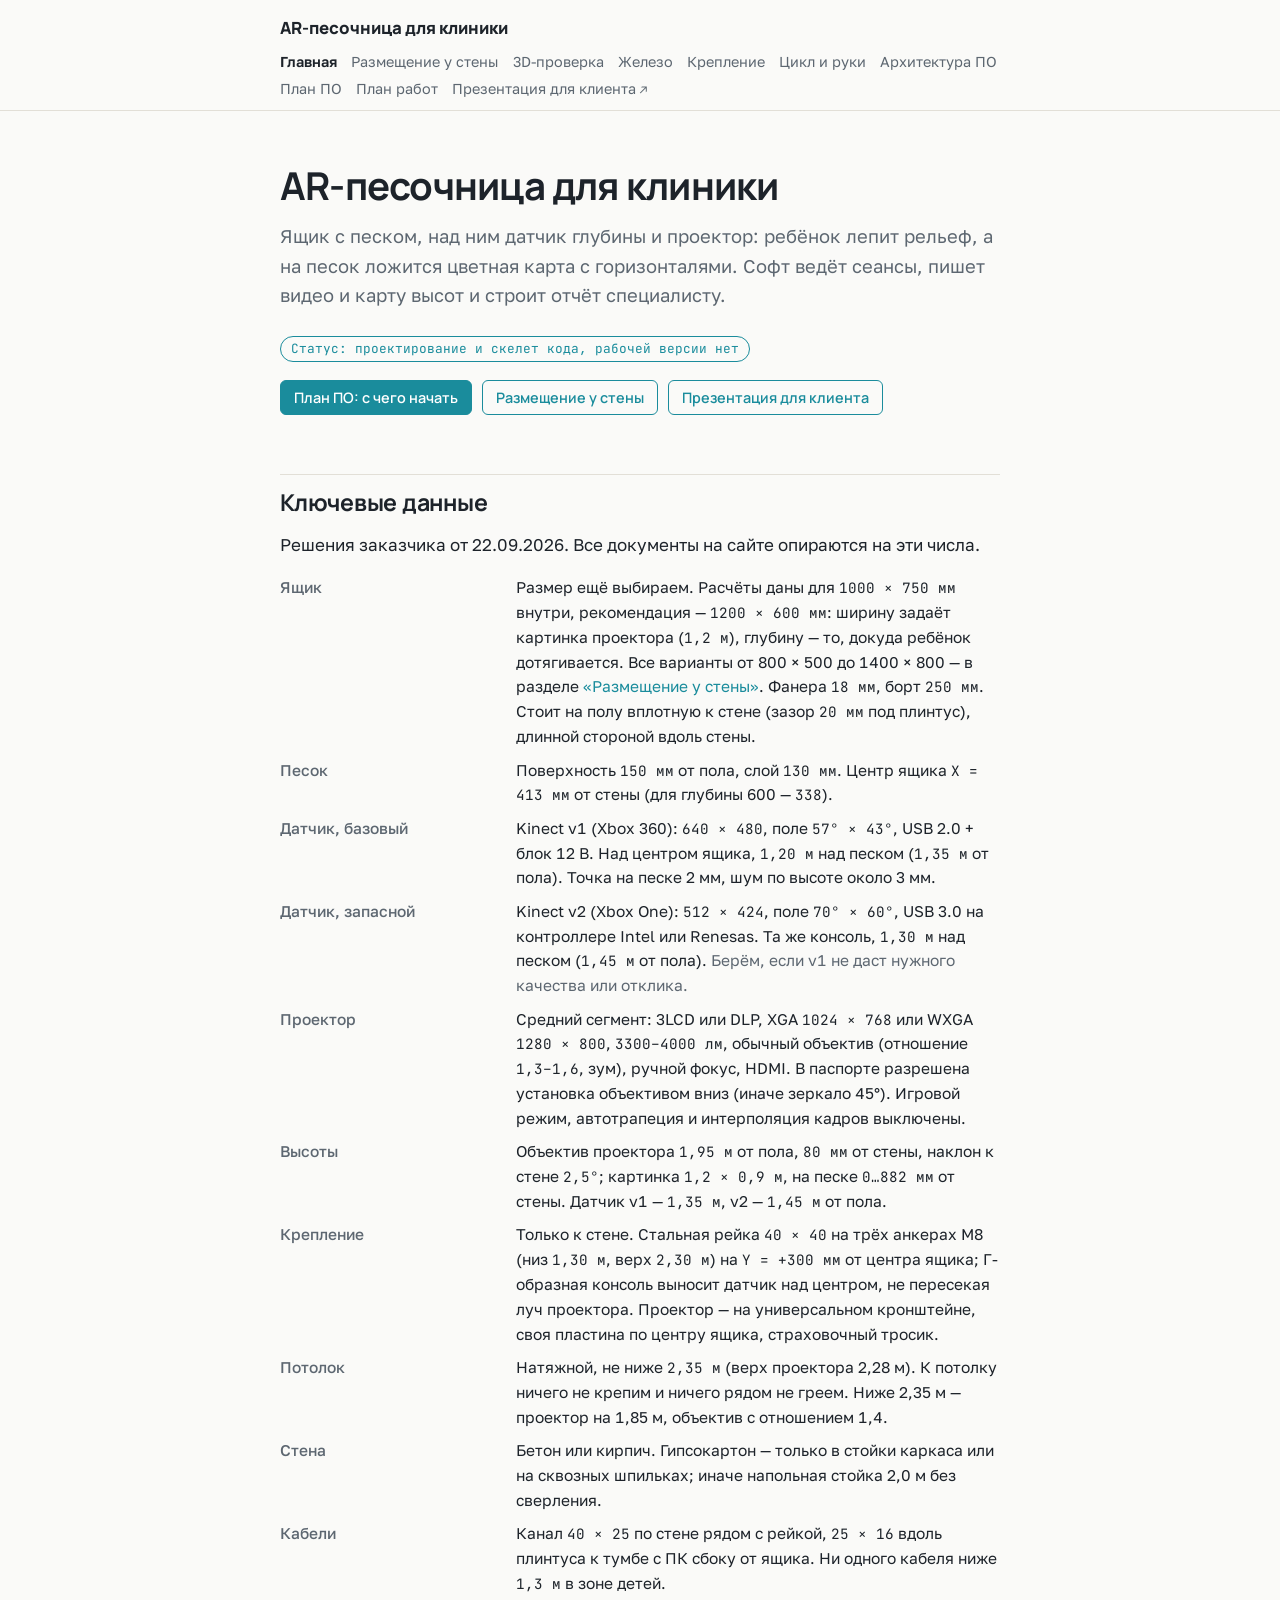
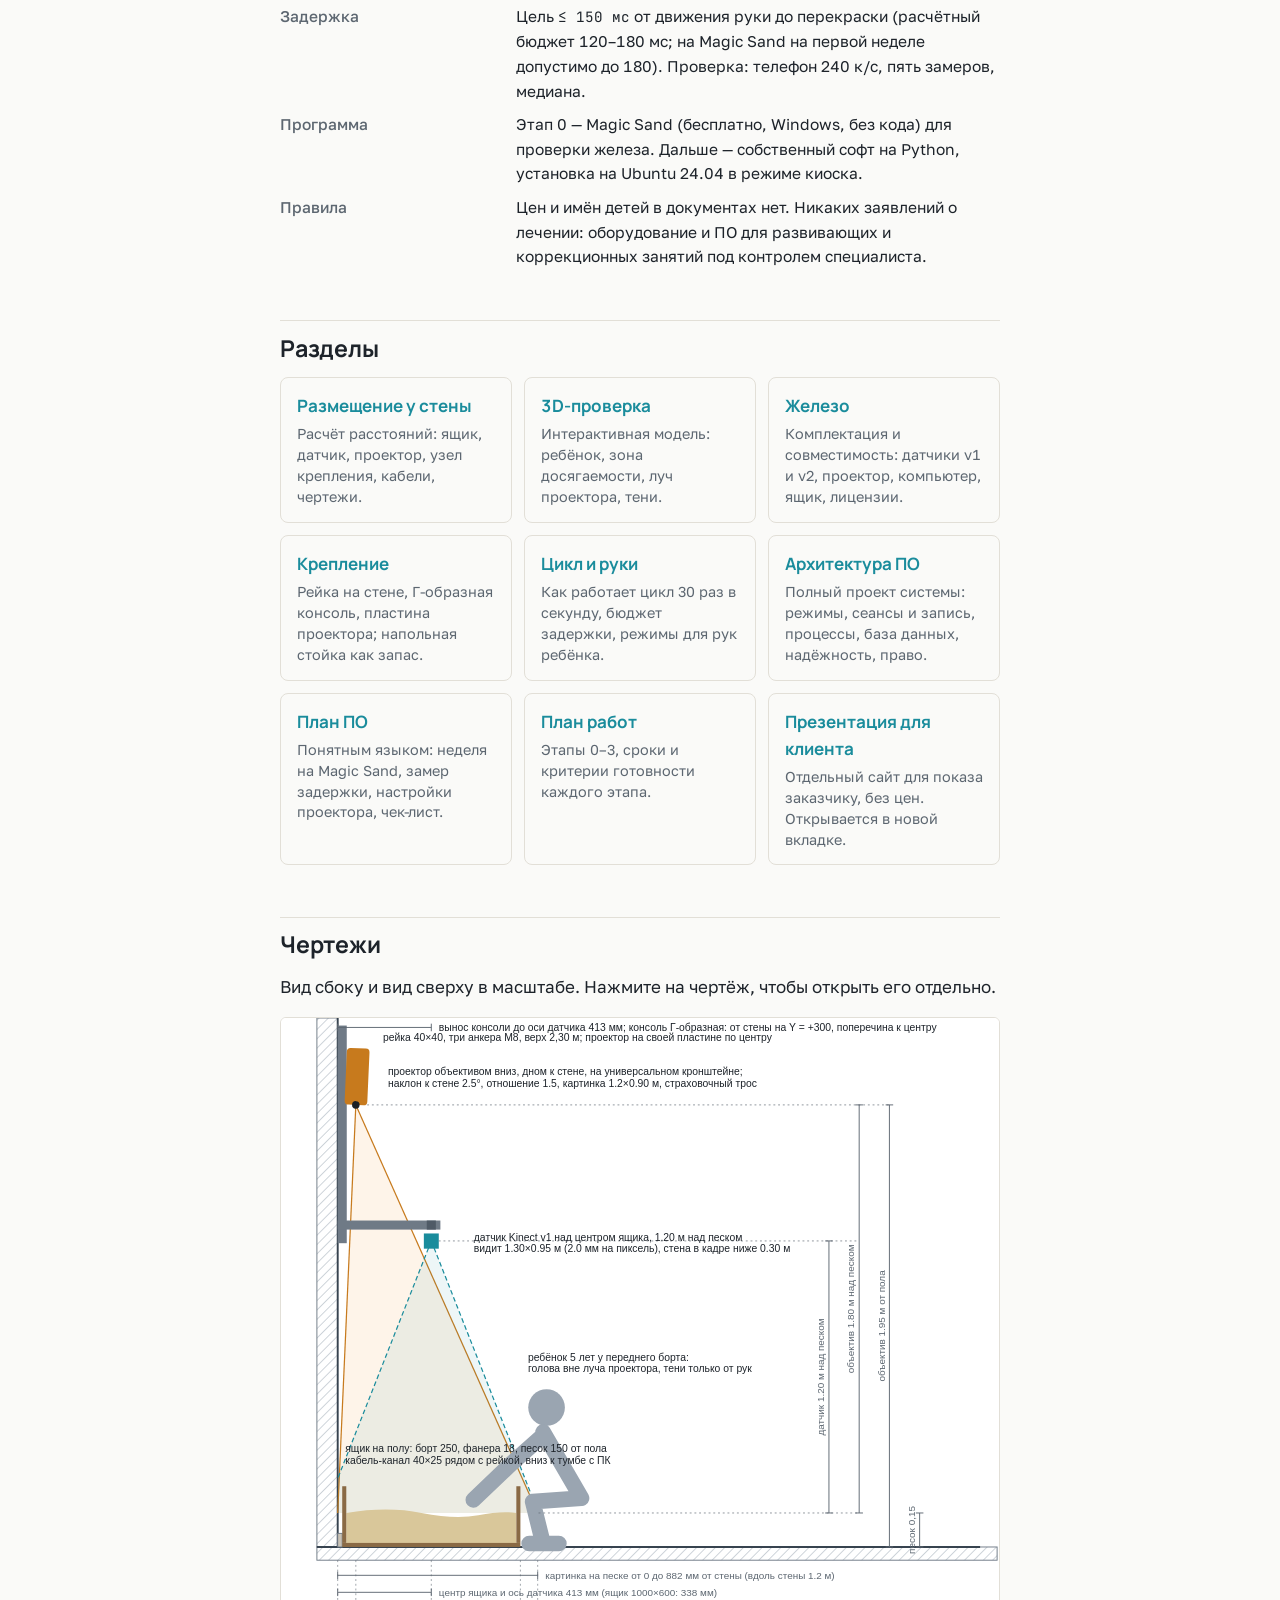
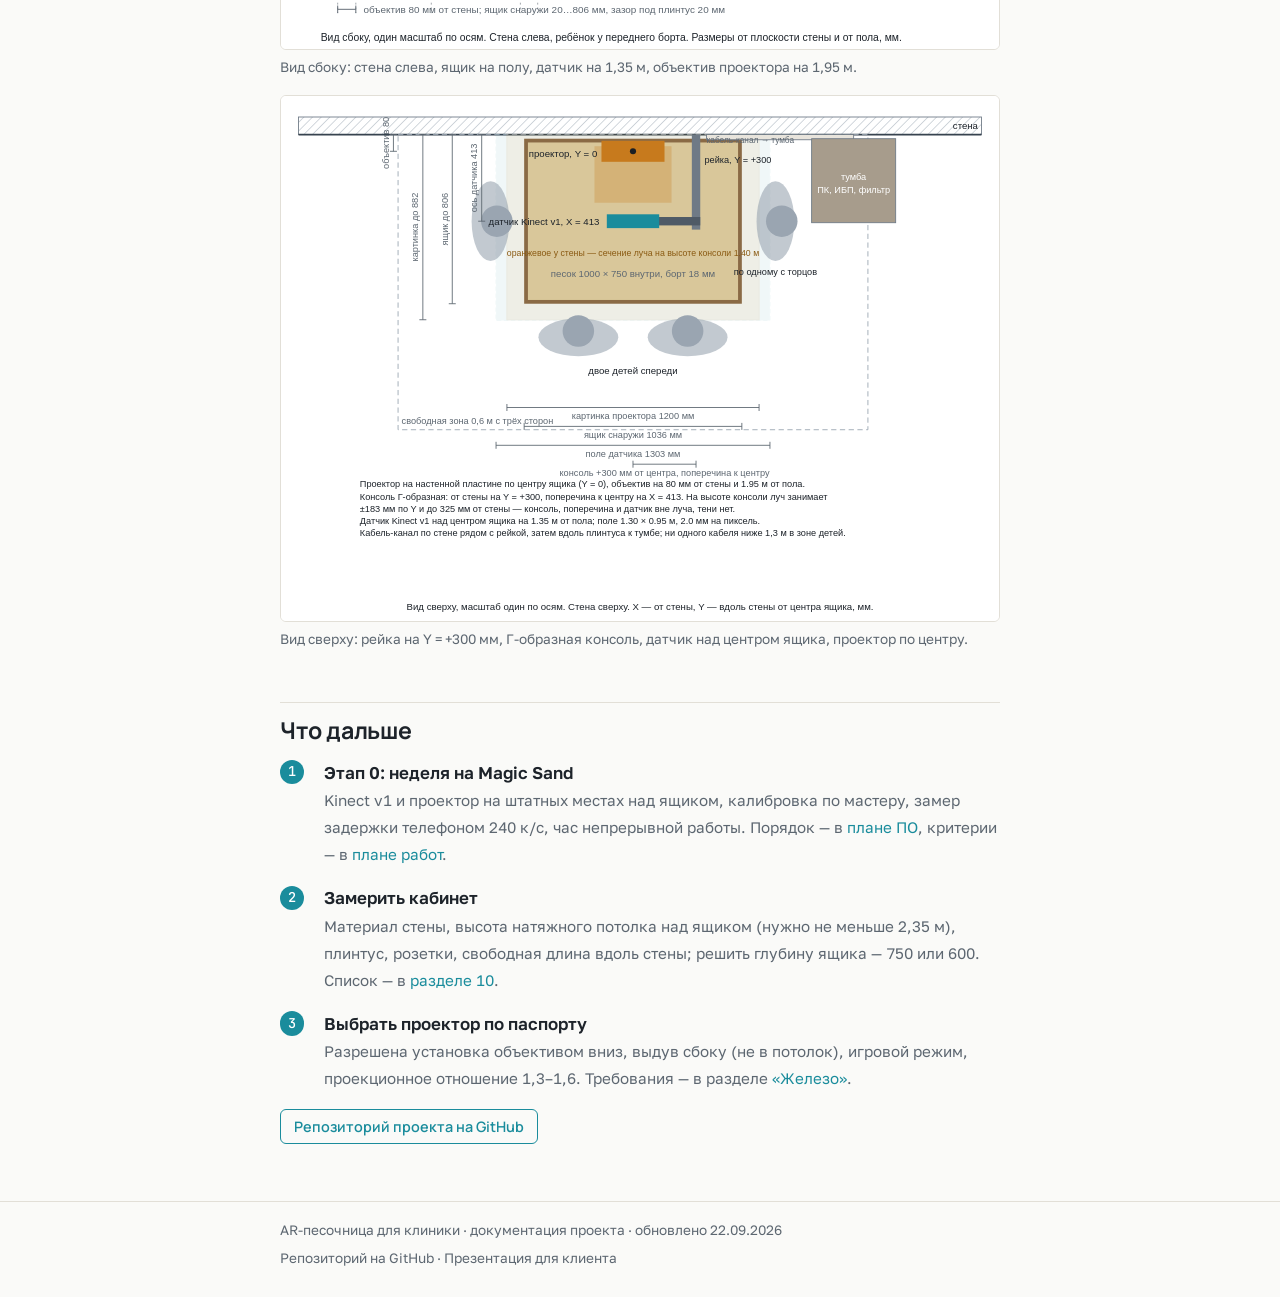
==== docs/index.html @ ffa1463f "docs: Kinect v1 как базовый датчик, крепление к стене, хаб-сайт Синхронизация всех материалов под ре" ====
<!DOCTYPE html>
<html lang="ru">
<head>
<meta charset="utf-8">
<meta name="viewport" content="width=device-width, initial-scale=1">
<title>AR-песочница для клиники</title>
<meta name="description" content="Интерактивная песочница для занятий с особенными детьми: ключевые данные проекта, разделы документации, чертежи и ближайшие шаги.">
<link rel="preconnect" href="https://fonts.googleapis.com">
<link rel="preconnect" href="https://fonts.gstatic.com" crossorigin>
<link href="https://fonts.googleapis.com/css2?family=Manrope:wght@600;700;800&family=Golos+Text:wght@400;500;600&family=JetBrains+Mono:wght@400;500&display=swap" rel="stylesheet">
<style>
:root {
  color-scheme: light;
  --bg: #fafaf8;
  --bg-2: #f1f0ec;
  --text: #1d232a;
  --muted: #5d6771;
  --line: #e2dfd7;
  --accent: #1a8c9c;
  --accent-text: #ffffff;
  --code-bg: #efeee9;
  --font-head: "Manrope", "Helvetica Neue", Arial, sans-serif;
  --font-body: "Golos Text", "Segoe UI", Roboto, Arial, sans-serif;
  --font-mono: "JetBrains Mono", "SF Mono", Menlo, Consolas, monospace;
}
@media (prefers-color-scheme: dark) {
  :root:not([data-theme="light"]) {
    color-scheme: dark;
    --bg: #0f1317;
    --bg-2: #161c22;
    --text: #e6e9ec;
    --muted: #9aa5ae;
    --line: #2a323b;
    --accent: #3fb3c3;
    --accent-text: #0f1317;
    --code-bg: #1a2129;
  }
}
:root[data-theme="dark"] {
  color-scheme: dark;
  --bg: #0f1317;
  --bg-2: #161c22;
  --text: #e6e9ec;
  --muted: #9aa5ae;
  --line: #2a323b;
  --accent: #3fb3c3;
  --accent-text: #0f1317;
  --code-bg: #1a2129;
}
* { box-sizing: border-box; }
html { -webkit-text-size-adjust: 100%; }
body {
  margin: 0;
  background: var(--bg);
  color: var(--text);
  font-family: var(--font-body);
  font-size: 17px;
  line-height: 1.6;
  font-variant-numeric: tabular-nums;
}
a { color: var(--accent); text-decoration: none; }
a:hover, a:focus-visible { text-decoration: underline; text-underline-offset: 3px; }
h1, h2, h3, h4 {
  font-family: var(--font-head);
  font-weight: 700;
  line-height: 1.2;
  letter-spacing: -0.01em;
  margin: 2.2em 0 0.6em;
}
h1 { font-size: 2rem; margin-top: 0.4em; letter-spacing: -0.02em; }
h2 { font-size: 1.45rem; padding-top: 0.6em; border-top: 1px solid var(--line); }
h3 { font-size: 1.15rem; }
h4 { font-size: 1rem; }
p { margin: 0 0 1em; }
ul, ol { margin: 0 0 1em; padding-left: 1.4em; }
li { margin: 0.25em 0; }
hr { border: 0; border-top: 1px solid var(--line); margin: 2em 0; }
strong { font-weight: 600; }
code {
  font-family: var(--font-mono);
  font-size: 0.86em;
  background: var(--code-bg);
  padding: 0.1em 0.35em;
  border-radius: 4px;
}
pre {
  font-family: var(--font-mono);
  font-size: 0.82rem;
  line-height: 1.45;
  background: var(--code-bg);
  padding: 0.9em 1em;
  border-radius: 6px;
  overflow-x: auto;
  margin: 0 0 1.2em;
}
pre code { background: none; padding: 0; font-size: inherit; }
.table-wrap { overflow-x: auto; margin: 0 0 1.4em; -webkit-overflow-scrolling: touch; }
table { border-collapse: collapse; width: 100%; font-size: 0.93rem; line-height: 1.45; }
th, td { text-align: left; vertical-align: top; padding: 0.5em 0.7em; border-bottom: 1px solid var(--line); }
th { font-family: var(--font-head); font-weight: 700; font-size: 0.85rem; color: var(--muted); border-bottom: 2px solid var(--line); white-space: nowrap; }
figure { margin: 1.4em 0; }
figure img { display: block; width: 100%; max-width: 100%; height: auto; background: #fff; border-radius: 6px; border: 1px solid var(--line); }
figcaption { font-size: 0.85rem; color: var(--muted); margin-top: 0.5em; }
img { max-width: 100%; }

.wrap { max-width: 760px; margin: 0 auto; padding-inline: 20px; }

.site-header { border-bottom: 1px solid var(--line); background: var(--bg); }
.site-header .wrap { padding-block: 14px 10px; }
.brand { font-family: var(--font-head); font-weight: 800; font-size: 1.05rem; color: var(--text); display: inline-block; margin-bottom: 8px; }
.brand:hover { text-decoration: none; color: var(--accent); }
.nav { display: flex; flex-wrap: wrap; gap: 4px 14px; font-size: 0.9rem; }
.nav a { color: var(--muted); white-space: nowrap; }
.nav a:hover { color: var(--accent); text-decoration: none; }
.nav a.active { color: var(--text); font-weight: 600; }
.nav a.ext::after { content: " \2197"; font-size: 0.8em; }

.btn {
  display: inline-block;
  font-family: var(--font-head);
  font-weight: 600;
  font-size: 0.9rem;
  border: 1px solid var(--accent);
  color: var(--accent);
  padding: 0.35em 0.9em;
  border-radius: 6px;
}
.btn:hover { background: var(--accent); color: var(--accent-text); text-decoration: none; }
.btn.primary { background: var(--accent); color: var(--accent-text); }
.btn.primary:hover { opacity: 0.9; }

main.wrap { padding-block: 24px 40px; }

.site-footer { border-top: 1px solid var(--line); color: var(--muted); font-size: 0.85rem; }
.site-footer .wrap { padding-block: 18px 28px; display: flex; flex-wrap: wrap; gap: 6px 20px; justify-content: space-between; }
.site-footer a { color: var(--muted); }
.site-footer a:hover { color: var(--accent); }

/* Главная */
.hero { padding-block: 28px 8px; }
.hero h1 { font-size: 2.4rem; margin: 0 0 0.35em; }
.hero .lead { font-size: 1.15rem; color: var(--muted); max-width: 40em; margin-bottom: 1.2em; }
.hero .status { display: inline-block; font-family: var(--font-mono); font-size: 0.8rem; color: var(--accent); border: 1px solid var(--accent); border-radius: 999px; padding: 0.15em 0.8em; margin-bottom: 1.4em; }
.hero .actions { display: flex; flex-wrap: wrap; gap: 10px; }

.kv { display: grid; grid-template-columns: minmax(9em, 14em) 1fr; gap: 0.55em 1.2em; margin: 0 0 1em; font-size: 0.97rem; }
.kv dt { color: var(--muted); font-weight: 500; }
.kv dd { margin: 0; }
.kv .num { font-family: var(--font-mono); font-size: 0.92em; }
.kv .note { color: var(--muted); }
@media (max-width: 560px) {
  .kv { grid-template-columns: 1fr; gap: 0.15em 0; }
  .kv dt { margin-top: 0.7em; font-size: 0.82rem; text-transform: uppercase; letter-spacing: 0.05em; }
}

.cards { display: grid; grid-template-columns: repeat(auto-fill, minmax(220px, 1fr)); gap: 12px; margin: 0 0 1em; padding: 0; list-style: none; }
.cards li { margin: 0; }
.cards a { display: block; height: 100%; padding: 14px 16px; border: 1px solid var(--line); border-radius: 8px; color: var(--text); background: var(--bg); }
.cards a:hover { border-color: var(--accent); text-decoration: none; }
.cards .t { font-family: var(--font-head); font-weight: 700; color: var(--accent); display: block; margin-bottom: 0.3em; }
.cards .d { font-size: 0.9rem; color: var(--muted); display: block; line-height: 1.45; }

.figs { display: grid; grid-template-columns: 1fr; gap: 16px; }
.figs figure { margin: 0; }

.steps { counter-reset: step; list-style: none; padding: 0; margin: 0 0 1em; }
.steps li { position: relative; padding-left: 2.6em; margin: 0 0 1em; }
.steps li::before { counter-increment: step; content: counter(step); position: absolute; left: 0; top: 0.1em; width: 1.8em; height: 1.8em; border-radius: 50%; background: var(--accent); color: var(--accent-text); font-family: var(--font-mono); font-weight: 500; font-size: 0.85rem; display: flex; align-items: center; justify-content: center; }
.steps .t { font-weight: 600; display: block; }
.steps .d { font-size: 0.95rem; color: var(--muted); }

@media (max-width: 480px) {
  body { font-size: 16px; }
  .hero h1 { font-size: 1.8rem; }
  h2 { font-size: 1.3rem; }
}
</style>
</head>
<body>
<header class="site-header">
  <div class="wrap">
    <a class="brand" href="index.html">AR-песочница для клиники</a>
    <nav class="nav" aria-label="Разделы"><a href="index.html" class="active">Главная</a><a href="wall-placement.html">Размещение у стены</a><a href="wall-layout-3d.html">3D-проверка</a><a href="hardware.html">Железо</a><a href="mounting.html">Крепление</a><a href="pipeline.html">Цикл и руки</a><a href="architecture.html">Архитектура ПО</a><a href="software-plan.html">План ПО</a><a href="roadmap.html">План работ</a><a href="https://amirrchik22.github.io/ar-sandbox/" class="ext" target="_blank" rel="noopener">Презентация для клиента</a></nav>
  </div>
</header>

<main class="wrap">

  <section class="hero">
    <h1>AR-песочница для клиники</h1>
    <p class="lead">Ящик с песком, над ним датчик глубины и проектор: ребёнок лепит рельеф, а на песок ложится цветная карта с горизонталями. Софт ведёт сеансы, пишет видео и карту высот и строит отчёт специалисту.</p>
    <span class="status">Статус: проектирование и скелет кода, рабочей версии нет</span>
    <div class="actions">
      <a class="btn primary" href="software-plan.html">План ПО: с чего начать</a>
      <a class="btn" href="wall-placement.html">Размещение у стены</a>
      <a class="btn" href="https://amirrchik22.github.io/ar-sandbox/" target="_blank" rel="noopener">Презентация для клиента</a>
    </div>
  </section>

  <h2 id="data">Ключевые данные</h2>
  <p>Решения заказчика от 22.09.2026. Все документы на сайте опираются на эти числа.</p>
  <dl class="kv">
    <dt>Ящик</dt>
    <dd>Размер ещё выбираем. Расчёты даны для <span class="num">1000 × 750 мм</span> внутри, рекомендация — <span class="num">1200 × 600 мм</span>: ширину задаёт картинка проектора (<span class="num">1,2 м</span>), глубину — то, докуда ребёнок дотягивается. Все варианты от 800 × 500 до 1400 × 800 — в разделе <a href="wall-placement.html#7-размер-песочницы-какие-варианты-даёт-наше-оборудование">«Размещение у стены»</a>. Фанера <span class="num">18 мм</span>, борт <span class="num">250 мм</span>. Стоит на полу вплотную к стене (зазор <span class="num">20 мм</span> под плинтус), длинной стороной вдоль стены.</dd>

    <dt>Песок</dt>
    <dd>Поверхность <span class="num">150 мм</span> от пола, слой <span class="num">130 мм</span>. Центр ящика <span class="num">X = 413 мм</span> от стены (для глубины 600 — <span class="num">338</span>).</dd>

    <dt>Датчик, базовый</dt>
    <dd>Kinect v1 (Xbox 360): <span class="num">640 × 480</span>, поле <span class="num">57° × 43°</span>, USB 2.0 + блок 12 В. Над центром ящика, <span class="num">1,20 м</span> над песком (<span class="num">1,35 м</span> от пола). Точка на песке 2 мм, шум по высоте около 3 мм.</dd>

    <dt>Датчик, запасной</dt>
    <dd>Kinect v2 (Xbox One): <span class="num">512 × 424</span>, поле <span class="num">70° × 60°</span>, USB 3.0 на контроллере Intel или Renesas. Та же консоль, <span class="num">1,30 м</span> над песком (<span class="num">1,45 м</span> от пола). <span class="note">Берём, если v1 не даст нужного качества или отклика.</span></dd>

    <dt>Проектор</dt>
    <dd>Средний сегмент: 3LCD или DLP, XGA <span class="num">1024 × 768</span> или WXGA <span class="num">1280 × 800</span>, <span class="num">3300–4000 лм</span>, обычный объектив (отношение <span class="num">1,3–1,6</span>, зум), ручной фокус, HDMI. В паспорте разрешена установка объективом вниз (иначе зеркало 45°). Игровой режим, автотрапеция и интерполяция кадров выключены.</dd>

    <dt>Высоты</dt>
    <dd>Объектив проектора <span class="num">1,95 м</span> от пола, <span class="num">80 мм</span> от стены, наклон к стене <span class="num">2,5°</span>; картинка <span class="num">1,2 × 0,9 м</span>, на песке <span class="num">0…882 мм</span> от стены. Датчик v1 — <span class="num">1,35 м</span>, v2 — <span class="num">1,45 м</span> от пола.</dd>

    <dt>Крепление</dt>
    <dd>Только к стене. Стальная рейка <span class="num">40 × 40</span> на трёх анкерах M8 (низ <span class="num">1,30 м</span>, верх <span class="num">2,30 м</span>) на <span class="num">Y = +300 мм</span> от центра ящика; Г-образная консоль выносит датчик над центром, не пересекая луч проектора. Проектор — на универсальном кронштейне, своя пластина по центру ящика, страховочный тросик.</dd>

    <dt>Потолок</dt>
    <dd>Натяжной, не ниже <span class="num">2,35 м</span> (верх проектора 2,28 м). К потолку ничего не крепим и ничего рядом не греем. Ниже 2,35 м — проектор на 1,85 м, объектив с отношением 1,4.</dd>

    <dt>Стена</dt>
    <dd>Бетон или кирпич. Гипсокартон — только в стойки каркаса или на сквозных шпильках; иначе напольная стойка 2,0 м без сверления.</dd>

    <dt>Кабели</dt>
    <dd>Канал <span class="num">40 × 25</span> по стене рядом с рейкой, <span class="num">25 × 16</span> вдоль плинтуса к тумбе с ПК сбоку от ящика. Ни одного кабеля ниже <span class="num">1,3 м</span> в зоне детей.</dd>

    <dt>Задержка</dt>
    <dd>Цель <span class="num">≤ 150 мс</span> от движения руки до перекраски (расчётный бюджет 120–180 мс; на Magic Sand на первой неделе допустимо до 180). Проверка: телефон 240 к/с, пять замеров, медиана.</dd>

    <dt>Программа</dt>
    <dd>Этап 0 — Magic Sand (бесплатно, Windows, без кода) для проверки железа. Дальше — собственный софт на Python, установка на Ubuntu 24.04 в режиме киоска.</dd>

    <dt>Правила</dt>
    <dd>Цен и имён детей в документах нет. Никаких заявлений о лечении: оборудование и ПО для развивающих и коррекционных занятий под контролем специалиста.</dd>
  </dl>

  <h2 id="sections">Разделы</h2>
  <ul class="cards">
    <li><a href="wall-placement.html"><span class="t">Размещение у стены</span><span class="d">Расчёт расстояний: ящик, датчик, проектор, узел крепления, кабели, чертежи.</span></a></li>
    <li><a href="wall-layout-3d.html"><span class="t">3D-проверка</span><span class="d">Интерактивная модель: ребёнок, зона досягаемости, луч проектора, тени.</span></a></li>
    <li><a href="hardware.html"><span class="t">Железо</span><span class="d">Комплектация и совместимость: датчики v1 и v2, проектор, компьютер, ящик, лицензии.</span></a></li>
    <li><a href="mounting.html"><span class="t">Крепление</span><span class="d">Рейка на стене, Г-образная консоль, пластина проектора; напольная стойка как запас.</span></a></li>
    <li><a href="pipeline.html"><span class="t">Цикл и руки</span><span class="d">Как работает цикл 30 раз в секунду, бюджет задержки, режимы для рук ребёнка.</span></a></li>
    <li><a href="architecture.html"><span class="t">Архитектура ПО</span><span class="d">Полный проект системы: режимы, сеансы и запись, процессы, база данных, надёжность, право.</span></a></li>
    <li><a href="software-plan.html"><span class="t">План ПО</span><span class="d">Понятным языком: неделя на Magic Sand, замер задержки, настройки проектора, чек-лист.</span></a></li>
    <li><a href="roadmap.html"><span class="t">План работ</span><span class="d">Этапы 0–3, сроки и критерии готовности каждого этапа.</span></a></li>
    <li><a href="https://amirrchik22.github.io/ar-sandbox/" target="_blank" rel="noopener"><span class="t">Презентация для клиента</span><span class="d">Отдельный сайт для показа заказчику, без цен. Открывается в новой вкладке.</span></a></li>
  </ul>

  <h2 id="drawings">Чертежи</h2>
  <p>Вид сбоку и вид сверху в масштабе. Нажмите на чертёж, чтобы открыть его отдельно.</p>
  <div class="figs">
    <figure>
      <a href="img/wall-placement.svg" target="_blank" rel="noopener"><img src="img/wall-placement.svg" alt="Размещение у стены, вид сбоку" loading="lazy"></a>
      <figcaption>Вид сбоку: стена слева, ящик на полу, датчик на 1,35 м, объектив проектора на 1,95 м.</figcaption>
    </figure>
    <figure>
      <a href="img/wall-plan.svg" target="_blank" rel="noopener"><img src="img/wall-plan.svg" alt="Размещение у стены, вид сверху" loading="lazy"></a>
      <figcaption>Вид сверху: рейка на Y = +300 мм, Г-образная консоль, датчик над центром ящика, проектор по центру.</figcaption>
    </figure>
  </div>

  <h2 id="next">Что дальше</h2>
  <ol class="steps">
    <li><span class="t">Этап 0: неделя на Magic Sand</span><span class="d">Kinect v1 и проектор на штатных местах над ящиком, калибровка по мастеру, замер задержки телефоном 240 к/с, час непрерывной работы. Порядок — в <a href="software-plan.html">плане ПО</a>, критерии — в <a href="roadmap.html">плане работ</a>.</span></li>
    <li><span class="t">Замерить кабинет</span><span class="d">Материал стены, высота натяжного потолка над ящиком (нужно не меньше 2,35 м), плинтус, розетки, свободная длина вдоль стены; решить глубину ящика — 750 или 600. Список — в <a href="wall-placement.html#10-что-измерить-перед-монтажом">разделе 10</a>.</span></li>
    <li><span class="t">Выбрать проектор по паспорту</span><span class="d">Разрешена установка объективом вниз, выдув сбоку (не в потолок), игровой режим, проекционное отношение 1,3–1,6. Требования — в разделе <a href="hardware.html">«Железо»</a>.</span></li>
  </ol>

  <p><a class="btn" href="https://github.com/amirrchik22/ar-sandbox-clinic" target="_blank" rel="noopener">Репозиторий проекта на GitHub</a></p>

</main>

<footer class="site-footer">
  <div class="wrap">
    <span>AR-песочница для клиники · документация проекта · обновлено 22.09.2026</span>
    <span><a href="https://github.com/amirrchik22/ar-sandbox-clinic" target="_blank" rel="noopener">Репозиторий на GitHub</a> · <a href="https://amirrchik22.github.io/ar-sandbox/" target="_blank" rel="noopener">Презентация для клиента</a></span>
  </div>
</footer>
</body>
</html>
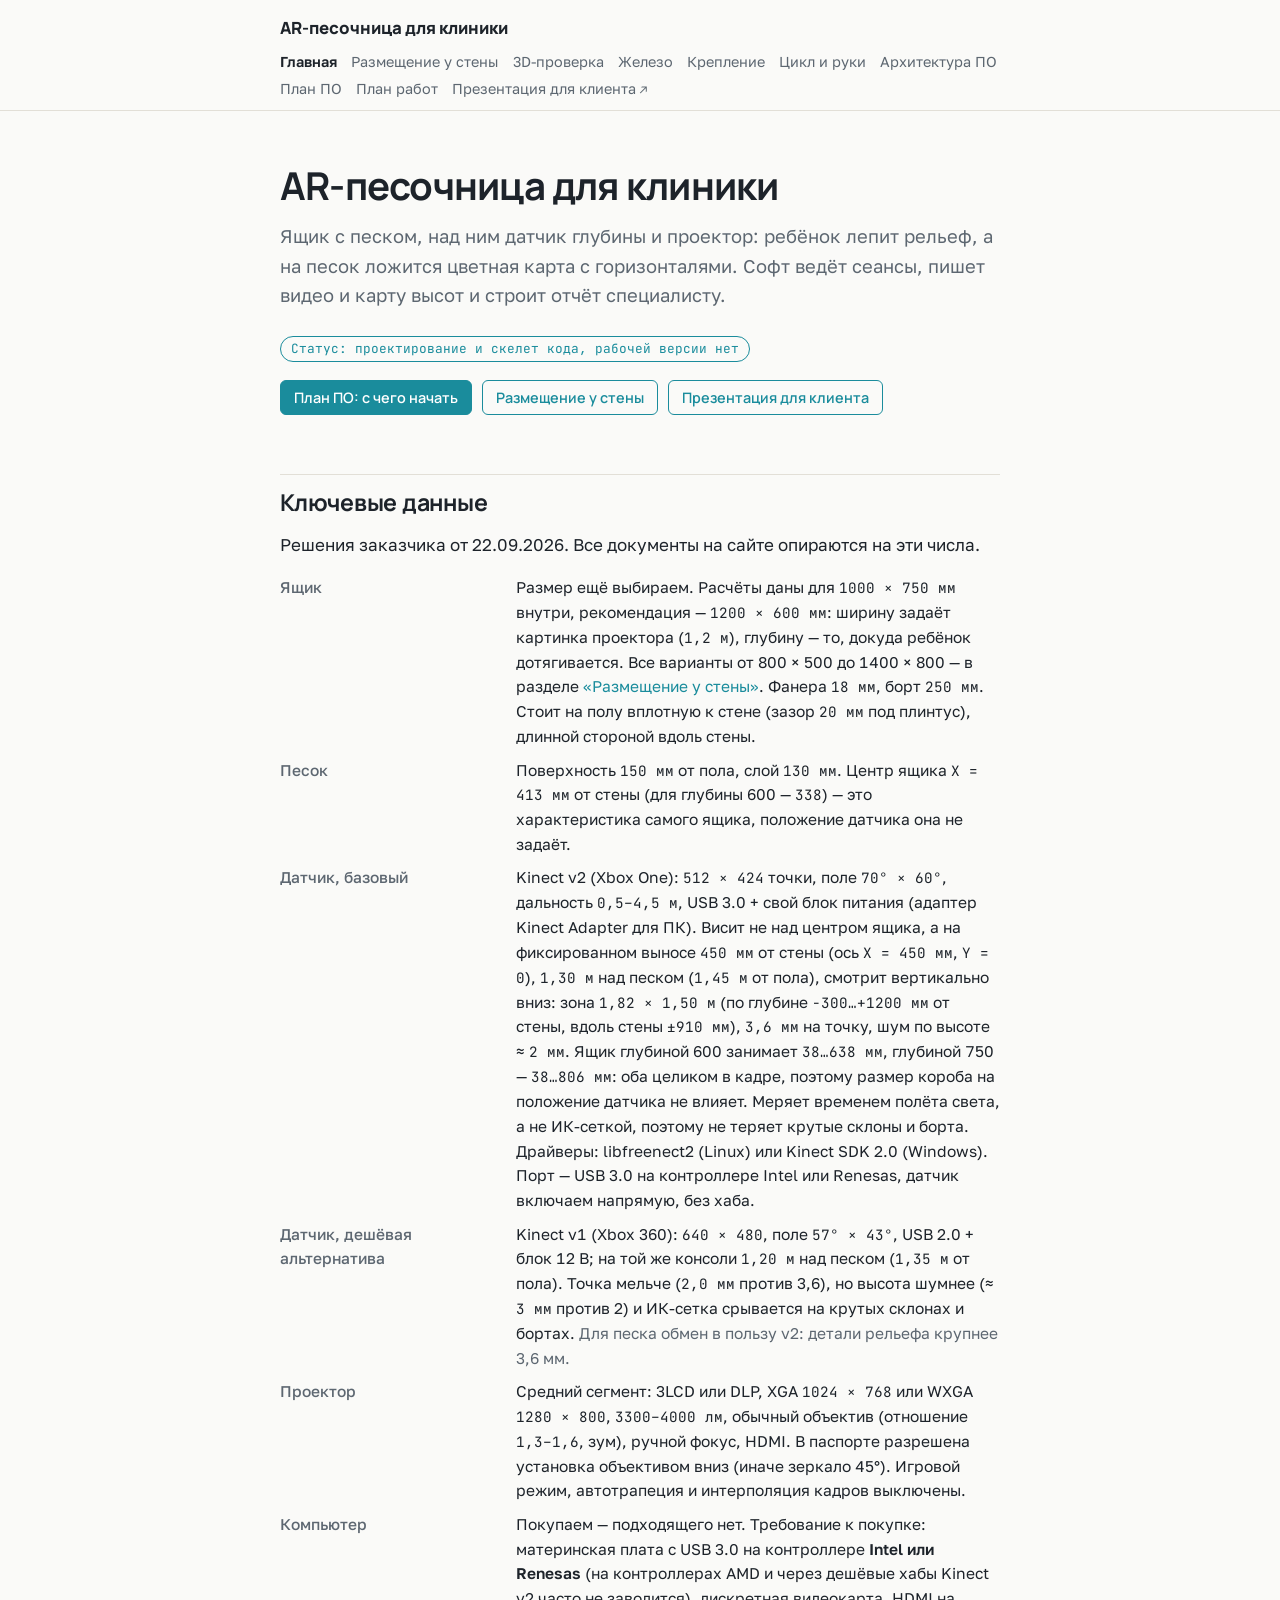
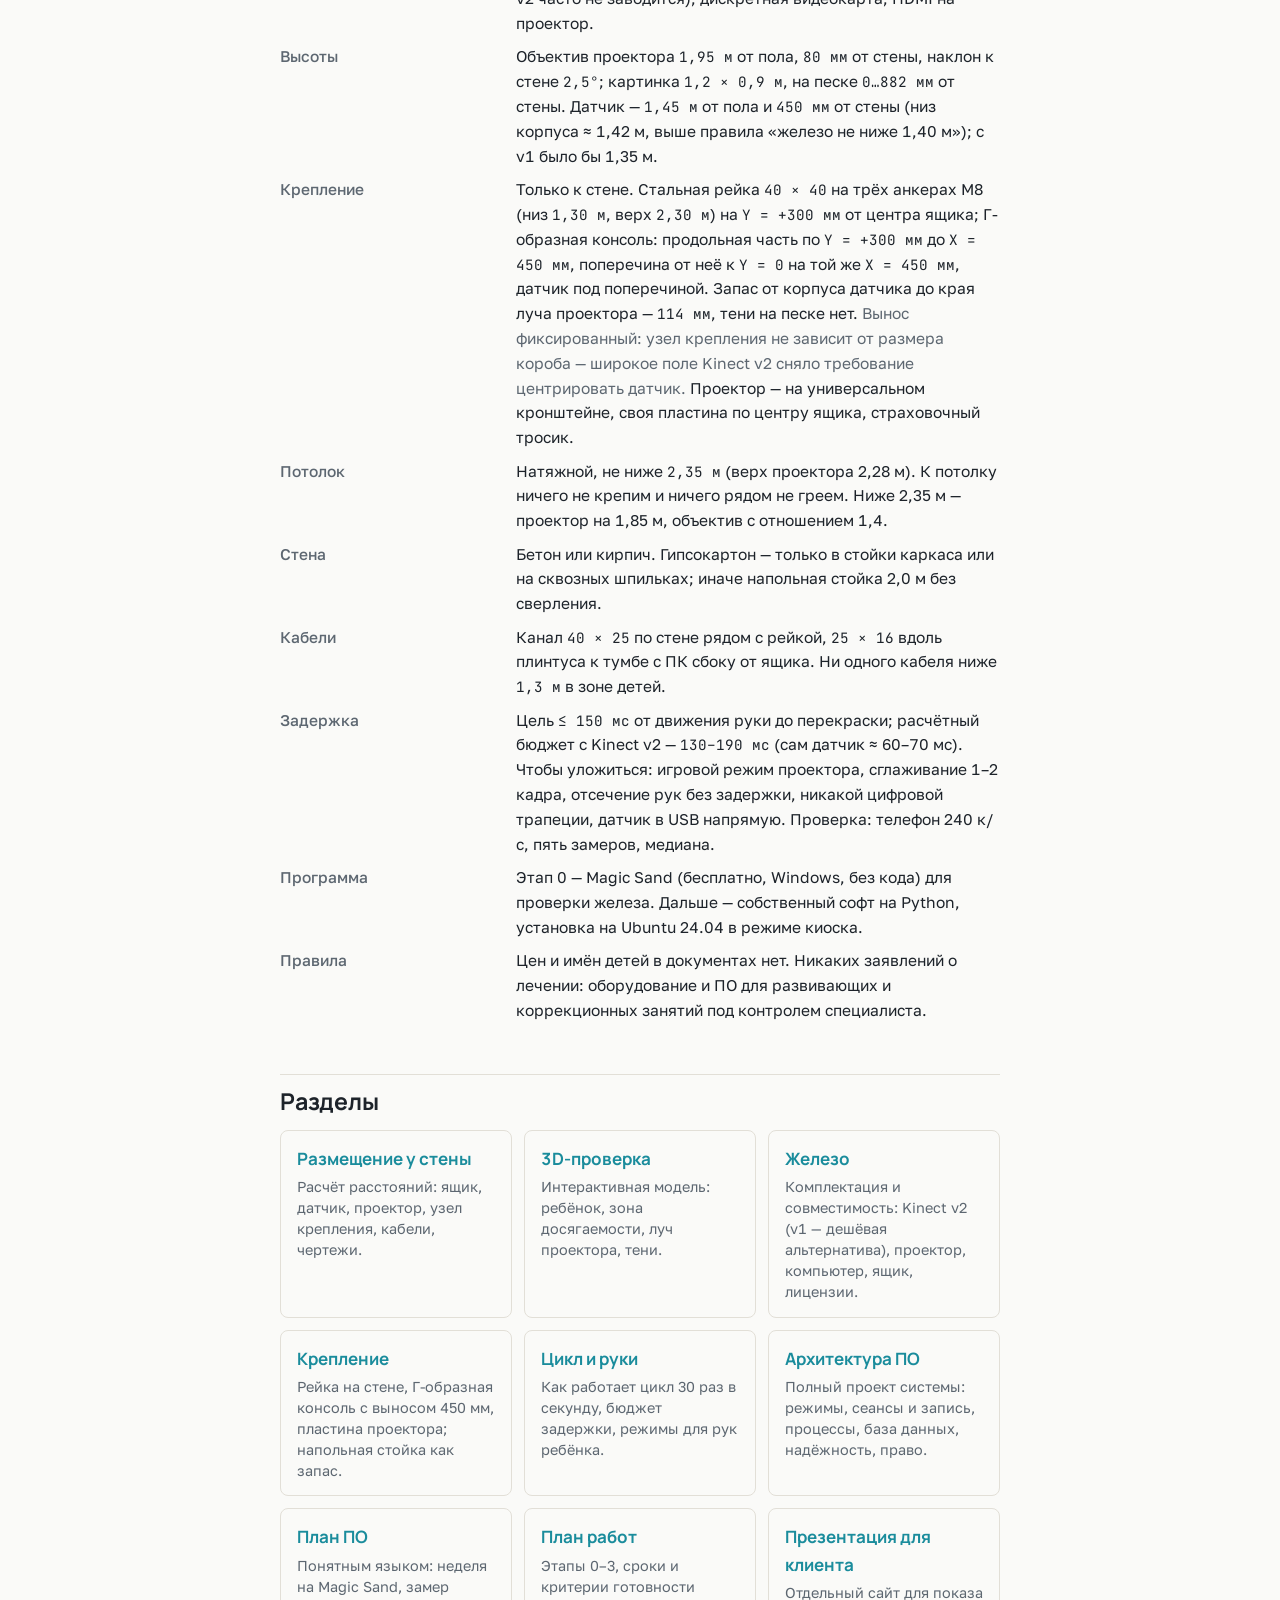
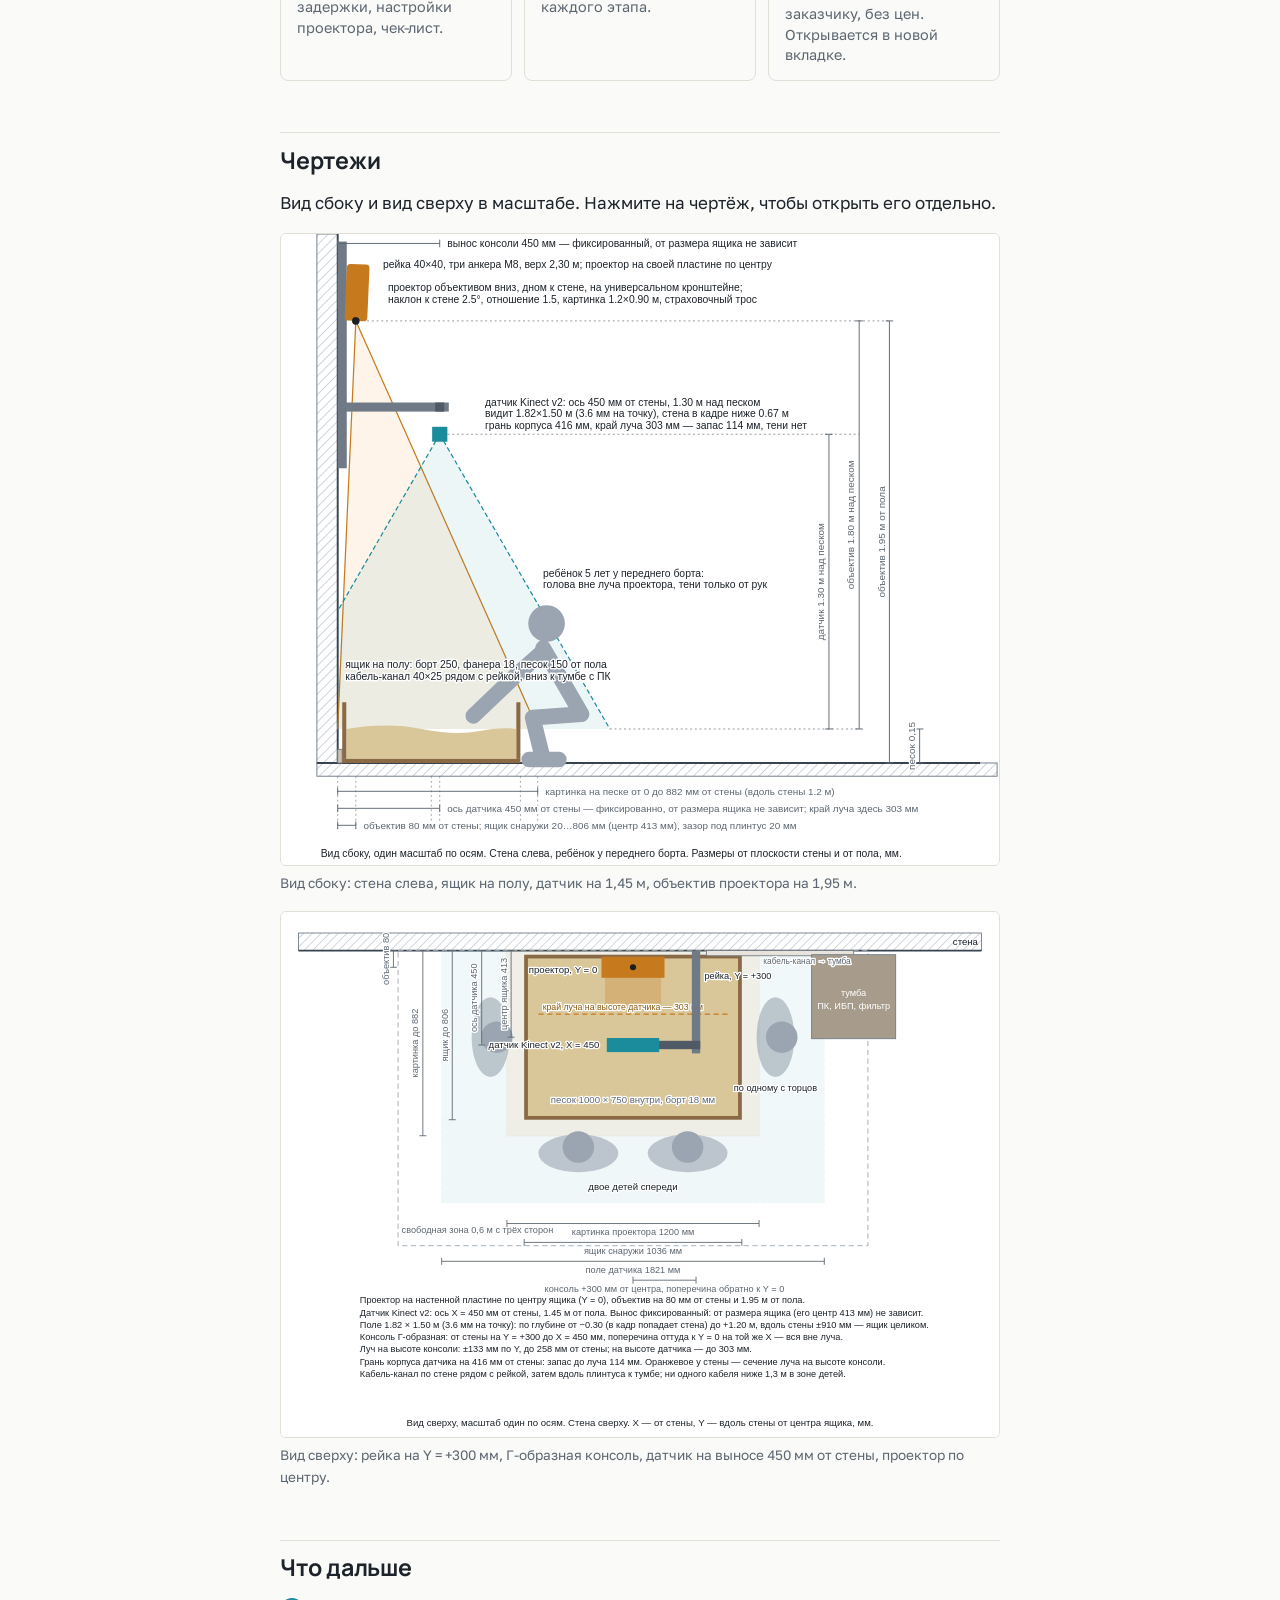
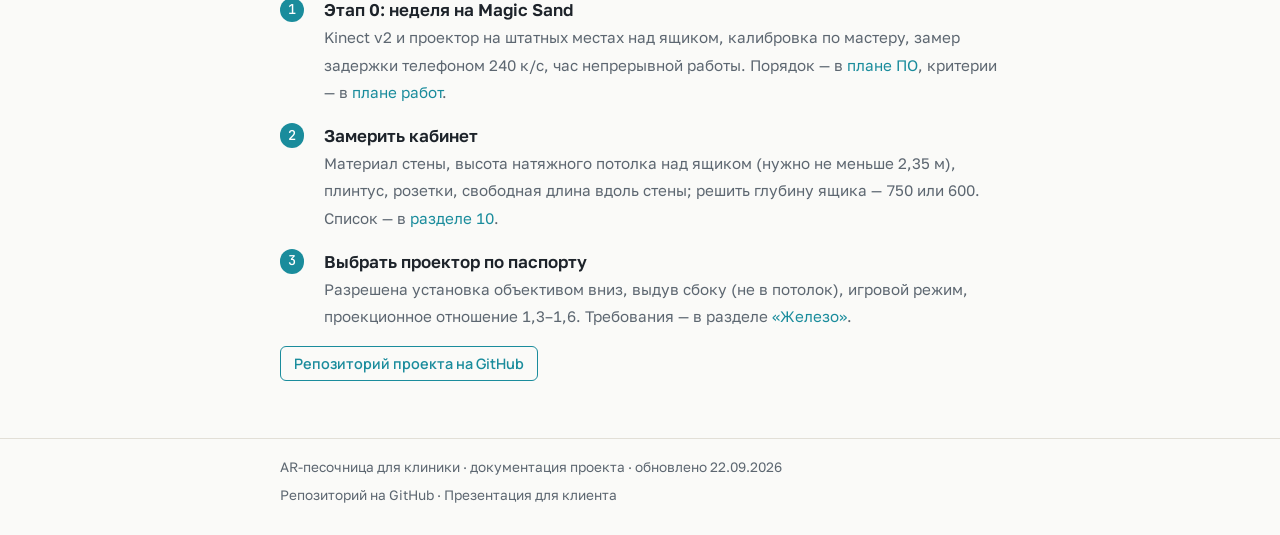
==== commit 0e3b8f7b: "Kinect v2 как базовый датчик, вынос 450 мм от стены Решения заказчика от 22.09: Kinect v2 базовый (v" ====
--- a/docs/index.html
+++ b/docs/index.html
@@ -204,22 +204,25 @@
     <dd>Размер ещё выбираем. Расчёты даны для <span class="num">1000 × 750 мм</span> внутри, рекомендация — <span class="num">1200 × 600 мм</span>: ширину задаёт картинка проектора (<span class="num">1,2 м</span>), глубину — то, докуда ребёнок дотягивается. Все варианты от 800 × 500 до 1400 × 800 — в разделе <a href="wall-placement.html#7-размер-песочницы-какие-варианты-даёт-наше-оборудование">«Размещение у стены»</a>. Фанера <span class="num">18 мм</span>, борт <span class="num">250 мм</span>. Стоит на полу вплотную к стене (зазор <span class="num">20 мм</span> под плинтус), длинной стороной вдоль стены.</dd>
 
     <dt>Песок</dt>
-    <dd>Поверхность <span class="num">150 мм</span> от пола, слой <span class="num">130 мм</span>. Центр ящика <span class="num">X = 413 мм</span> от стены (для глубины 600 — <span class="num">338</span>).</dd>
+    <dd>Поверхность <span class="num">150 мм</span> от пола, слой <span class="num">130 мм</span>. Центр ящика <span class="num">X = 413 мм</span> от стены (для глубины 600 — <span class="num">338</span>) — это характеристика самого ящика, положение датчика она не задаёт.</dd>
 
     <dt>Датчик, базовый</dt>
-    <dd>Kinect v1 (Xbox 360): <span class="num">640 × 480</span>, поле <span class="num">57° × 43°</span>, USB 2.0 + блок 12 В. Над центром ящика, <span class="num">1,20 м</span> над песком (<span class="num">1,35 м</span> от пола). Точка на песке 2 мм, шум по высоте около 3 мм.</dd>
-
-    <dt>Датчик, запасной</dt>
-    <dd>Kinect v2 (Xbox One): <span class="num">512 × 424</span>, поле <span class="num">70° × 60°</span>, USB 3.0 на контроллере Intel или Renesas. Та же консоль, <span class="num">1,30 м</span> над песком (<span class="num">1,45 м</span> от пола). <span class="note">Берём, если v1 не даст нужного качества или отклика.</span></dd>
+    <dd>Kinect v2 (Xbox One): <span class="num">512 × 424</span> точки, поле <span class="num">70° × 60°</span>, дальность <span class="num">0,5–4,5 м</span>, USB 3.0 + свой блок питания (адаптер Kinect Adapter для ПК). Висит не над центром ящика, а на фиксированном выносе <span class="num">450 мм</span> от стены (ось <span class="num">X = 450 мм</span>, <span class="num">Y = 0</span>), <span class="num">1,30 м</span> над песком (<span class="num">1,45 м</span> от пола), смотрит вертикально вниз: зона <span class="num">1,82 × 1,50 м</span> (по глубине <span class="num">−300…+1200 мм</span> от стены, вдоль стены <span class="num">±910 мм</span>), <span class="num">3,6 мм</span> на точку, шум по высоте ≈ <span class="num">2 мм</span>. Ящик глубиной 600 занимает <span class="num">38…638 мм</span>, глубиной 750 — <span class="num">38…806 мм</span>: оба целиком в кадре, поэтому размер короба на положение датчика не влияет. Меряет временем полёта света, а не ИК-сеткой, поэтому не теряет крутые склоны и борта. Драйверы: libfreenect2 (Linux) или Kinect SDK 2.0 (Windows). Порт — USB 3.0 на контроллере Intel или Renesas, датчик включаем напрямую, без хаба.</dd>
+
+    <dt>Датчик, дешёвая альтернатива</dt>
+    <dd>Kinect v1 (Xbox 360): <span class="num">640 × 480</span>, поле <span class="num">57° × 43°</span>, USB 2.0 + блок 12 В; на той же консоли <span class="num">1,20 м</span> над песком (<span class="num">1,35 м</span> от пола). Точка мельче (<span class="num">2,0 мм</span> против 3,6), но высота шумнее (≈ <span class="num">3 мм</span> против 2) и ИК-сетка срывается на крутых склонах и бортах. <span class="note">Для песка обмен в пользу v2: детали рельефа крупнее 3,6 мм.</span></dd>
 
     <dt>Проектор</dt>
     <dd>Средний сегмент: 3LCD или DLP, XGA <span class="num">1024 × 768</span> или WXGA <span class="num">1280 × 800</span>, <span class="num">3300–4000 лм</span>, обычный объектив (отношение <span class="num">1,3–1,6</span>, зум), ручной фокус, HDMI. В паспорте разрешена установка объективом вниз (иначе зеркало 45°). Игровой режим, автотрапеция и интерполяция кадров выключены.</dd>
 
+    <dt>Компьютер</dt>
+    <dd>Покупаем — подходящего нет. Требование к покупке: материнская плата с USB 3.0 на контроллере <strong>Intel или Renesas</strong> (на контроллерах AMD и через дешёвые хабы Kinect v2 часто не заводится), дискретная видеокарта, HDMI на проектор.</dd>
+
     <dt>Высоты</dt>
-    <dd>Объектив проектора <span class="num">1,95 м</span> от пола, <span class="num">80 мм</span> от стены, наклон к стене <span class="num">2,5°</span>; картинка <span class="num">1,2 × 0,9 м</span>, на песке <span class="num">0…882 мм</span> от стены. Датчик v1 — <span class="num">1,35 м</span>, v2 — <span class="num">1,45 м</span> от пола.</dd>
+    <dd>Объектив проектора <span class="num">1,95 м</span> от пола, <span class="num">80 мм</span> от стены, наклон к стене <span class="num">2,5°</span>; картинка <span class="num">1,2 × 0,9 м</span>, на песке <span class="num">0…882 мм</span> от стены. Датчик — <span class="num">1,45 м</span> от пола и <span class="num">450 мм</span> от стены (низ корпуса ≈ 1,42 м, выше правила «железо не ниже 1,40 м»); с v1 было бы 1,35 м.</dd>
 
     <dt>Крепление</dt>
-    <dd>Только к стене. Стальная рейка <span class="num">40 × 40</span> на трёх анкерах M8 (низ <span class="num">1,30 м</span>, верх <span class="num">2,30 м</span>) на <span class="num">Y = +300 мм</span> от центра ящика; Г-образная консоль выносит датчик над центром, не пересекая луч проектора. Проектор — на универсальном кронштейне, своя пластина по центру ящика, страховочный тросик.</dd>
+    <dd>Только к стене. Стальная рейка <span class="num">40 × 40</span> на трёх анкерах M8 (низ <span class="num">1,30 м</span>, верх <span class="num">2,30 м</span>) на <span class="num">Y = +300 мм</span> от центра ящика; Г-образная консоль: продольная часть по <span class="num">Y = +300 мм</span> до <span class="num">X = 450 мм</span>, поперечина от неё к <span class="num">Y = 0</span> на той же <span class="num">X = 450 мм</span>, датчик под поперечиной. Запас от корпуса датчика до края луча проектора — <span class="num">114 мм</span>, тени на песке нет. <span class="note">Вынос фиксированный: узел крепления не зависит от размера короба — широкое поле Kinect v2 сняло требование центрировать датчик.</span> Проектор — на универсальном кронштейне, своя пластина по центру ящика, страховочный тросик.</dd>
 
     <dt>Потолок</dt>
     <dd>Натяжной, не ниже <span class="num">2,35 м</span> (верх проектора 2,28 м). К потолку ничего не крепим и ничего рядом не греем. Ниже 2,35 м — проектор на 1,85 м, объектив с отношением 1,4.</dd>
@@ -231,7 +234,7 @@
     <dd>Канал <span class="num">40 × 25</span> по стене рядом с рейкой, <span class="num">25 × 16</span> вдоль плинтуса к тумбе с ПК сбоку от ящика. Ни одного кабеля ниже <span class="num">1,3 м</span> в зоне детей.</dd>
 
     <dt>Задержка</dt>
-    <dd>Цель <span class="num">≤ 150 мс</span> от движения руки до перекраски (расчётный бюджет 120–180 мс; на Magic Sand на первой неделе допустимо до 180). Проверка: телефон 240 к/с, пять замеров, медиана.</dd>
+    <dd>Цель <span class="num">≤ 150 мс</span> от движения руки до перекраски; расчётный бюджет с Kinect v2 — <span class="num">130–190 мс</span> (сам датчик ≈ 60–70 мс). Чтобы уложиться: игровой режим проектора, сглаживание 1–2 кадра, отсечение рук без задержки, никакой цифровой трапеции, датчик в USB напрямую. Проверка: телефон 240 к/с, пять замеров, медиана.</dd>
 
     <dt>Программа</dt>
     <dd>Этап 0 — Magic Sand (бесплатно, Windows, без кода) для проверки железа. Дальше — собственный софт на Python, установка на Ubuntu 24.04 в режиме киоска.</dd>
@@ -244,8 +247,8 @@
   <ul class="cards">
     <li><a href="wall-placement.html"><span class="t">Размещение у стены</span><span class="d">Расчёт расстояний: ящик, датчик, проектор, узел крепления, кабели, чертежи.</span></a></li>
     <li><a href="wall-layout-3d.html"><span class="t">3D-проверка</span><span class="d">Интерактивная модель: ребёнок, зона досягаемости, луч проектора, тени.</span></a></li>
-    <li><a href="hardware.html"><span class="t">Железо</span><span class="d">Комплектация и совместимость: датчики v1 и v2, проектор, компьютер, ящик, лицензии.</span></a></li>
-    <li><a href="mounting.html"><span class="t">Крепление</span><span class="d">Рейка на стене, Г-образная консоль, пластина проектора; напольная стойка как запас.</span></a></li>
+    <li><a href="hardware.html"><span class="t">Железо</span><span class="d">Комплектация и совместимость: Kinect v2 (v1 — дешёвая альтернатива), проектор, компьютер, ящик, лицензии.</span></a></li>
+    <li><a href="mounting.html"><span class="t">Крепление</span><span class="d">Рейка на стене, Г-образная консоль с выносом 450 мм, пластина проектора; напольная стойка как запас.</span></a></li>
     <li><a href="pipeline.html"><span class="t">Цикл и руки</span><span class="d">Как работает цикл 30 раз в секунду, бюджет задержки, режимы для рук ребёнка.</span></a></li>
     <li><a href="architecture.html"><span class="t">Архитектура ПО</span><span class="d">Полный проект системы: режимы, сеансы и запись, процессы, база данных, надёжность, право.</span></a></li>
     <li><a href="software-plan.html"><span class="t">План ПО</span><span class="d">Понятным языком: неделя на Magic Sand, замер задержки, настройки проектора, чек-лист.</span></a></li>
@@ -258,17 +261,17 @@
   <div class="figs">
     <figure>
       <a href="img/wall-placement.svg" target="_blank" rel="noopener"><img src="img/wall-placement.svg" alt="Размещение у стены, вид сбоку" loading="lazy"></a>
-      <figcaption>Вид сбоку: стена слева, ящик на полу, датчик на 1,35 м, объектив проектора на 1,95 м.</figcaption>
+      <figcaption>Вид сбоку: стена слева, ящик на полу, датчик на 1,45 м, объектив проектора на 1,95 м.</figcaption>
     </figure>
     <figure>
       <a href="img/wall-plan.svg" target="_blank" rel="noopener"><img src="img/wall-plan.svg" alt="Размещение у стены, вид сверху" loading="lazy"></a>
-      <figcaption>Вид сверху: рейка на Y = +300 мм, Г-образная консоль, датчик над центром ящика, проектор по центру.</figcaption>
+      <figcaption>Вид сверху: рейка на Y = +300 мм, Г-образная консоль, датчик на выносе 450 мм от стены, проектор по центру.</figcaption>
     </figure>
   </div>
 
   <h2 id="next">Что дальше</h2>
   <ol class="steps">
-    <li><span class="t">Этап 0: неделя на Magic Sand</span><span class="d">Kinect v1 и проектор на штатных местах над ящиком, калибровка по мастеру, замер задержки телефоном 240 к/с, час непрерывной работы. Порядок — в <a href="software-plan.html">плане ПО</a>, критерии — в <a href="roadmap.html">плане работ</a>.</span></li>
+    <li><span class="t">Этап 0: неделя на Magic Sand</span><span class="d">Kinect v2 и проектор на штатных местах над ящиком, калибровка по мастеру, замер задержки телефоном 240 к/с, час непрерывной работы. Порядок — в <a href="software-plan.html">плане ПО</a>, критерии — в <a href="roadmap.html">плане работ</a>.</span></li>
     <li><span class="t">Замерить кабинет</span><span class="d">Материал стены, высота натяжного потолка над ящиком (нужно не меньше 2,35 м), плинтус, розетки, свободная длина вдоль стены; решить глубину ящика — 750 или 600. Список — в <a href="wall-placement.html#10-что-измерить-перед-монтажом">разделе 10</a>.</span></li>
     <li><span class="t">Выбрать проектор по паспорту</span><span class="d">Разрешена установка объективом вниз, выдув сбоку (не в потолок), игровой режим, проекционное отношение 1,3–1,6. Требования — в разделе <a href="hardware.html">«Железо»</a>.</span></li>
   </ol>
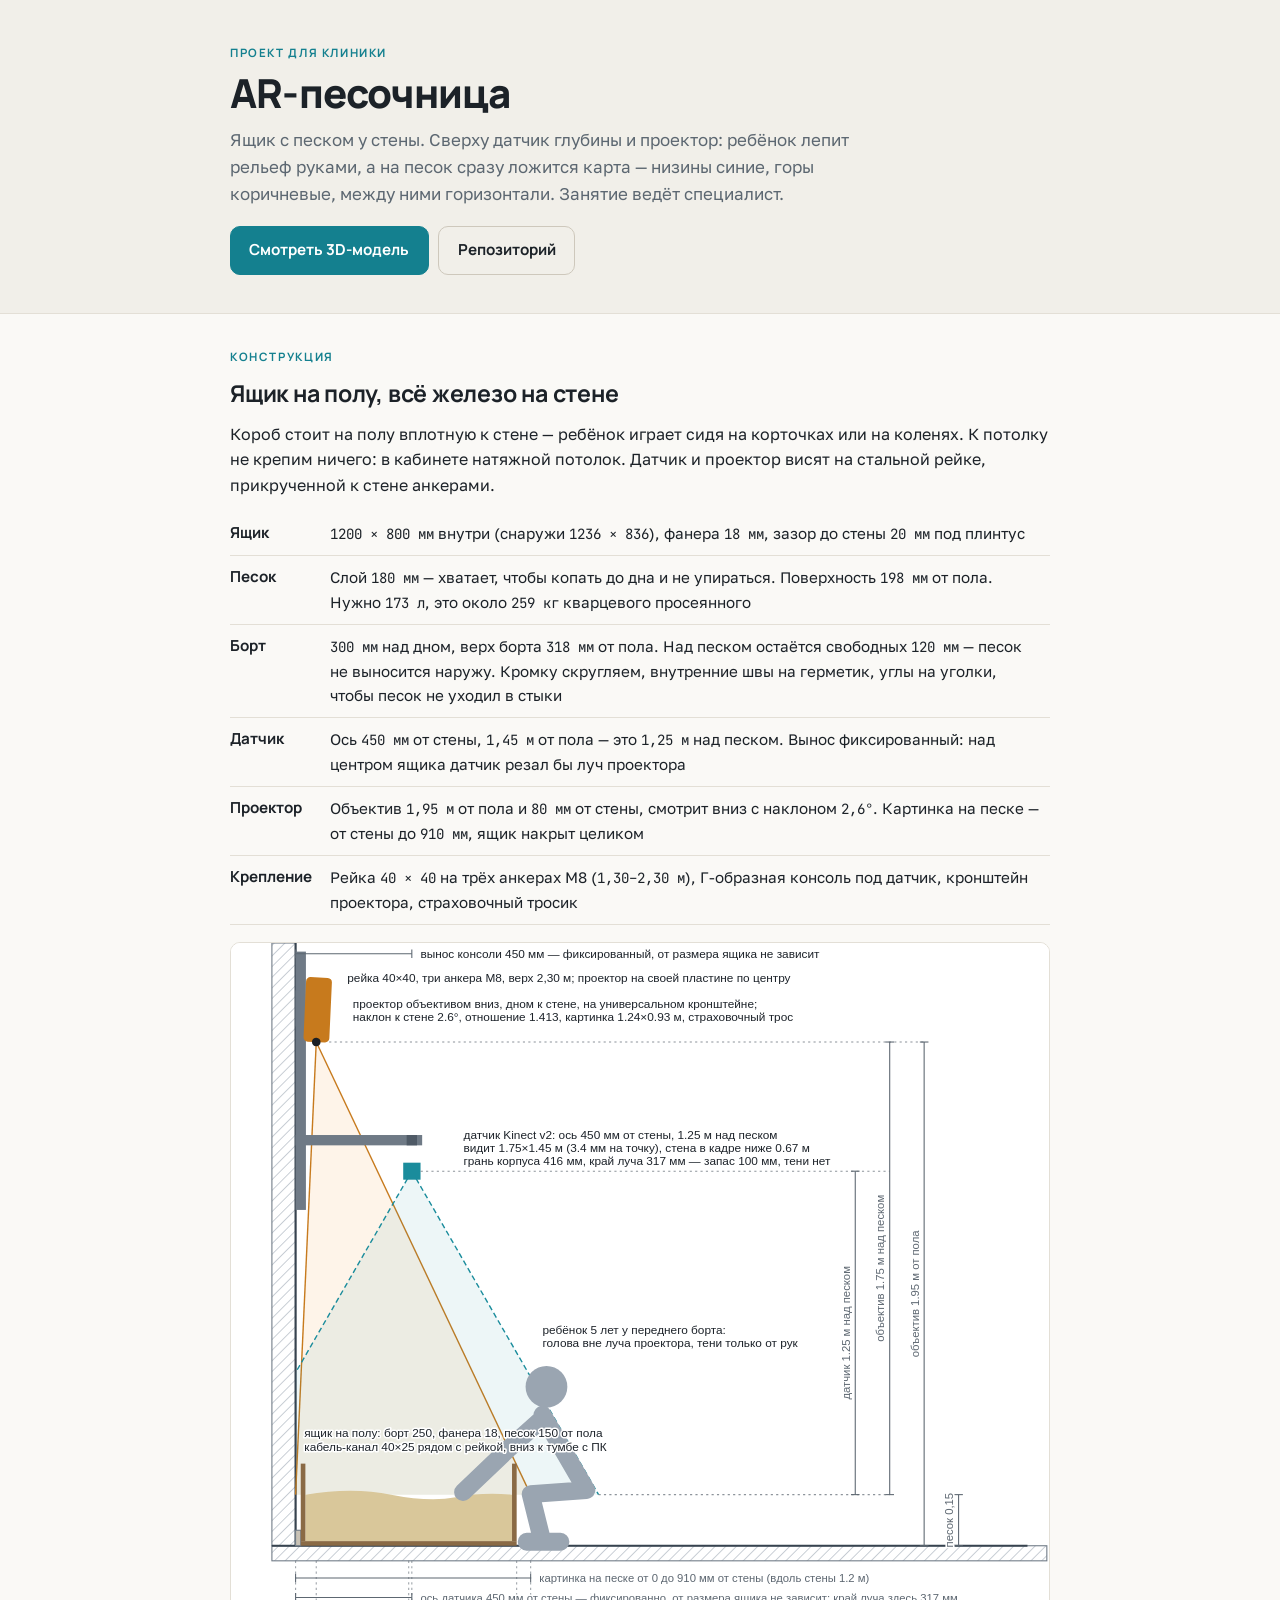
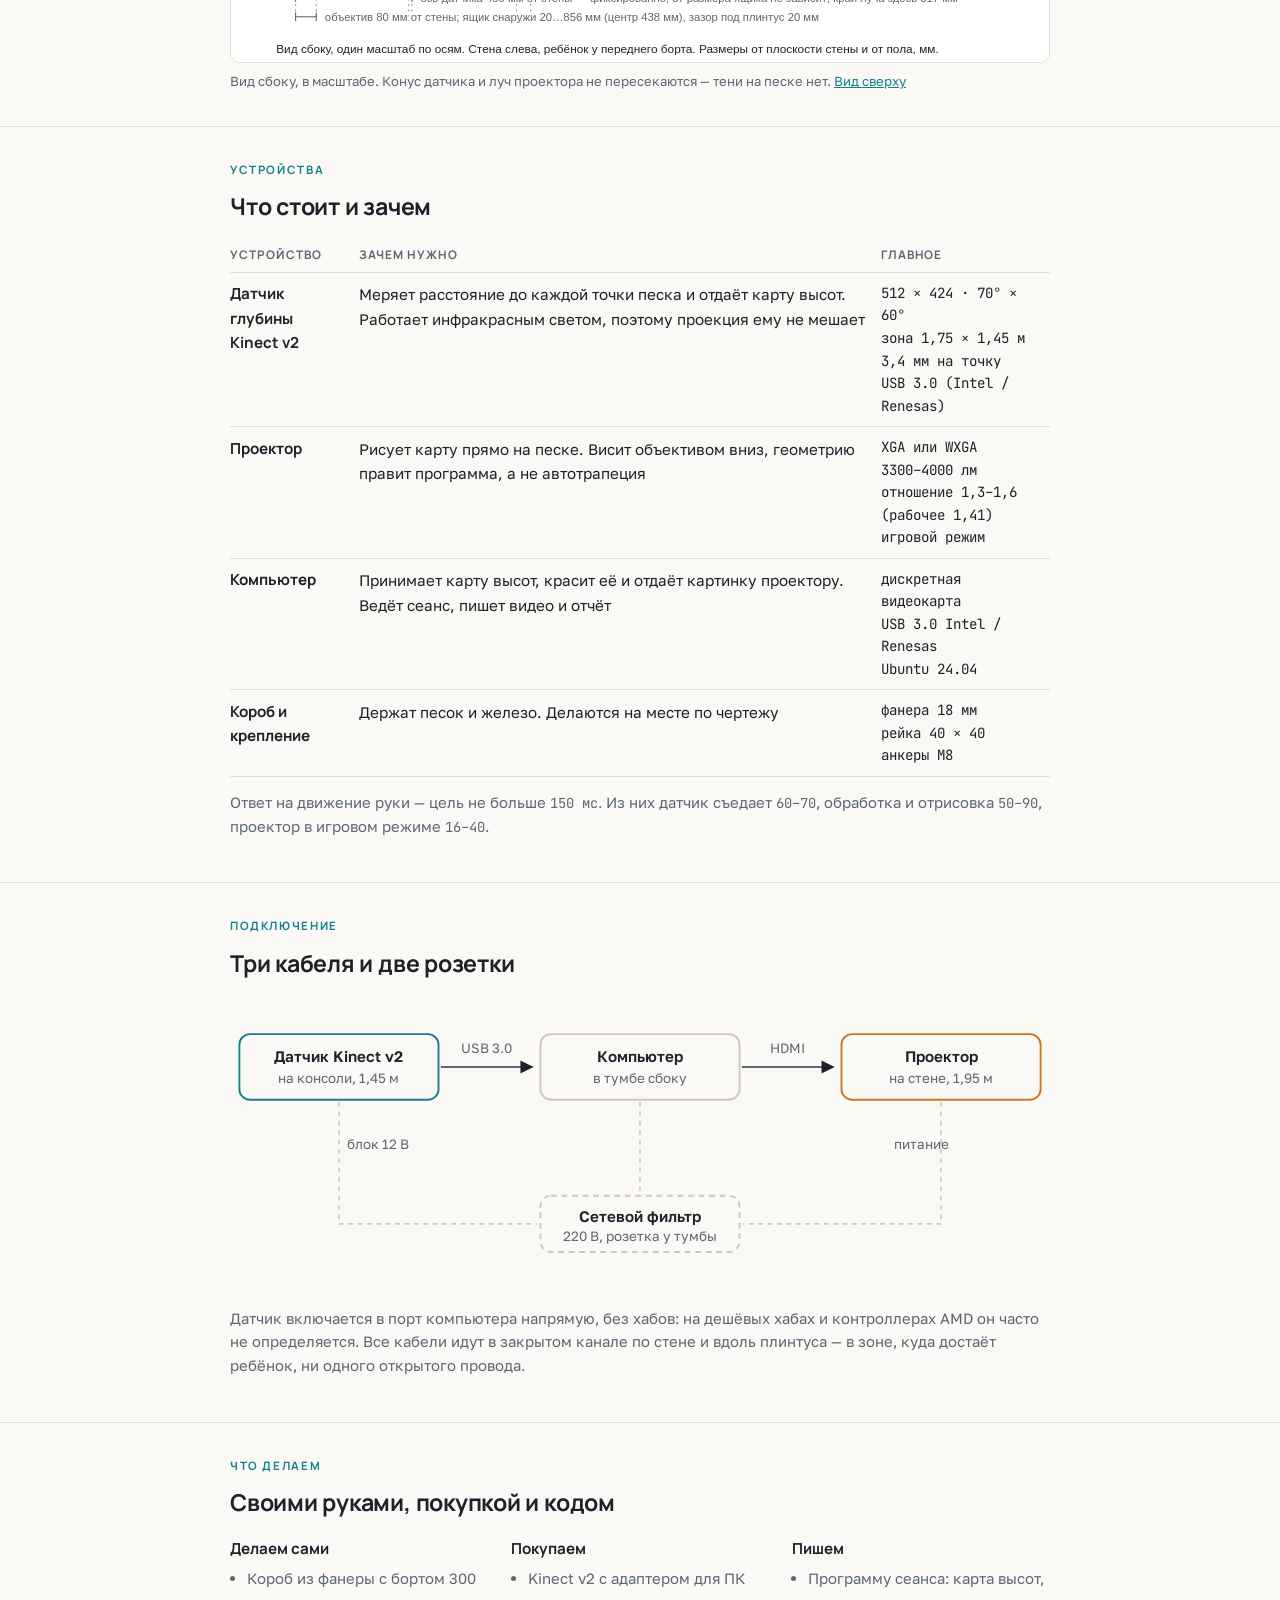
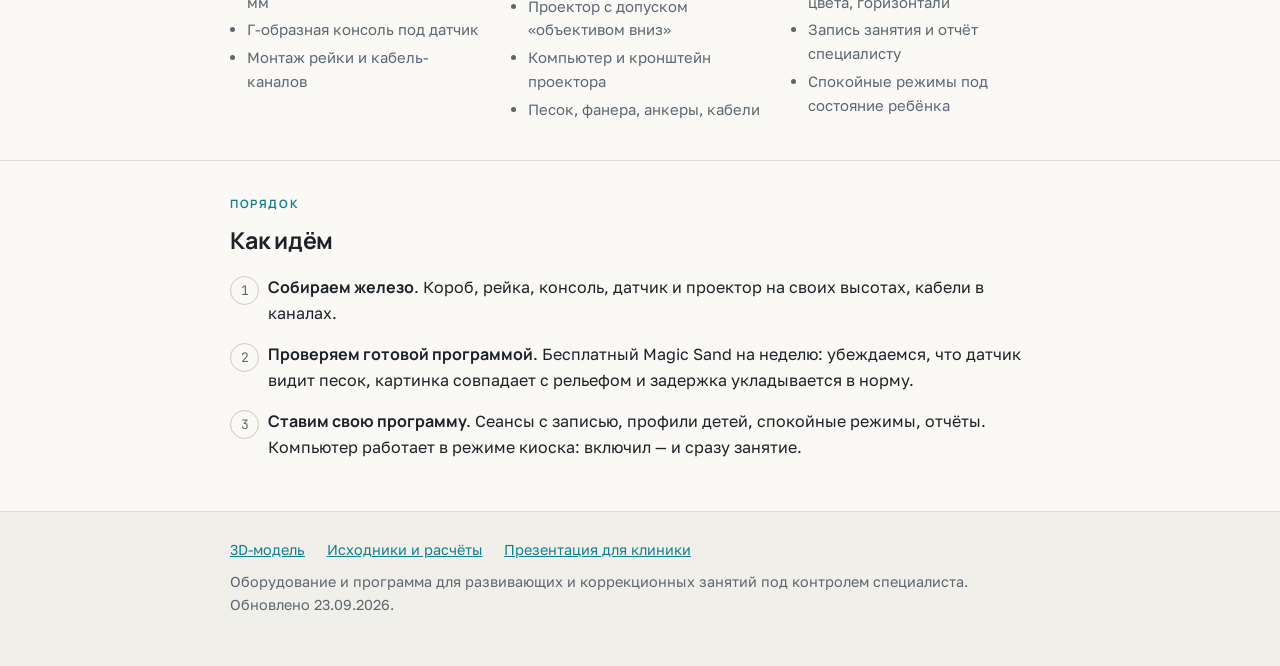
==== commit 441310a9: "Один короткий сайт и 3D-модель на весь экран По просьбе заказчика: материалов стало слишком много, н" ====
--- a/docs/index.html
+++ b/docs/index.html
@@ -4,287 +4,247 @@
 <meta charset="utf-8">
 <meta name="viewport" content="width=device-width, initial-scale=1">
 <title>AR-песочница для клиники</title>
-<meta name="description" content="Интерактивная песочница для занятий с особенными детьми: ключевые данные проекта, разделы документации, чертежи и ближайшие шаги.">
+<meta name="description" content="Интерактивная песочница: из чего состоит, какие устройства нужны и как они соединяются.">
 <link rel="preconnect" href="https://fonts.googleapis.com">
 <link rel="preconnect" href="https://fonts.gstatic.com" crossorigin>
 <link href="https://fonts.googleapis.com/css2?family=Manrope:wght@600;700;800&family=Golos+Text:wght@400;500;600&family=JetBrains+Mono:wght@400;500&display=swap" rel="stylesheet">
 <style>
 :root {
   color-scheme: light;
-  --bg: #fafaf8;
-  --bg-2: #f1f0ec;
-  --text: #1d232a;
-  --muted: #5d6771;
-  --line: #e2dfd7;
-  --accent: #1a8c9c;
-  --accent-text: #ffffff;
-  --code-bg: #efeee9;
+  --bg: #faf9f6; --bg-2: #f1efe9; --card: #ffffff;
+  --text: #1c2228; --muted: #5c6771; --line: #e3dfd6; --line-2: #cec8bc;
+  --accent: #14808f; --accent-text: #ffffff; --warm: #c77a1d;
   --font-head: "Manrope", "Helvetica Neue", Arial, sans-serif;
   --font-body: "Golos Text", "Segoe UI", Roboto, Arial, sans-serif;
-  --font-mono: "JetBrains Mono", "SF Mono", Menlo, Consolas, monospace;
+  --font-mono: "JetBrains Mono", "SF Mono", Menlo, monospace;
 }
 @media (prefers-color-scheme: dark) {
   :root:not([data-theme="light"]) {
     color-scheme: dark;
-    --bg: #0f1317;
-    --bg-2: #161c22;
-    --text: #e6e9ec;
-    --muted: #9aa5ae;
-    --line: #2a323b;
-    --accent: #3fb3c3;
-    --accent-text: #0f1317;
-    --code-bg: #1a2129;
+    --bg: #0f1418; --bg-2: #161d23; --card: #19212800;
+    --text: #e7ebee; --muted: #9aa5ae; --line: #2a333c; --line-2: #3a4550;
+    --accent: #3ab3c2; --accent-text: #0f1418; --warm: #e39a42;
   }
 }
 :root[data-theme="dark"] {
   color-scheme: dark;
-  --bg: #0f1317;
-  --bg-2: #161c22;
-  --text: #e6e9ec;
-  --muted: #9aa5ae;
-  --line: #2a323b;
-  --accent: #3fb3c3;
-  --accent-text: #0f1317;
-  --code-bg: #1a2129;
+  --bg: #0f1418; --bg-2: #161d23; --card: #19212800;
+  --text: #e7ebee; --muted: #9aa5ae; --line: #2a333c; --line-2: #3a4550;
+  --accent: #3ab3c2; --accent-text: #0f1418; --warm: #e39a42;
 }
 * { box-sizing: border-box; }
-html { -webkit-text-size-adjust: 100%; }
-body {
-  margin: 0;
-  background: var(--bg);
-  color: var(--text);
-  font-family: var(--font-body);
-  font-size: 17px;
-  line-height: 1.6;
-  font-variant-numeric: tabular-nums;
-}
-a { color: var(--accent); text-decoration: none; }
-a:hover, a:focus-visible { text-decoration: underline; text-underline-offset: 3px; }
-h1, h2, h3, h4 {
-  font-family: var(--font-head);
-  font-weight: 700;
-  line-height: 1.2;
-  letter-spacing: -0.01em;
-  margin: 2.2em 0 0.6em;
-}
-h1 { font-size: 2rem; margin-top: 0.4em; letter-spacing: -0.02em; }
-h2 { font-size: 1.45rem; padding-top: 0.6em; border-top: 1px solid var(--line); }
-h3 { font-size: 1.15rem; }
-h4 { font-size: 1rem; }
-p { margin: 0 0 1em; }
-ul, ol { margin: 0 0 1em; padding-left: 1.4em; }
-li { margin: 0.25em 0; }
-hr { border: 0; border-top: 1px solid var(--line); margin: 2em 0; }
-strong { font-weight: 600; }
-code {
-  font-family: var(--font-mono);
-  font-size: 0.86em;
-  background: var(--code-bg);
-  padding: 0.1em 0.35em;
-  border-radius: 4px;
-}
-pre {
-  font-family: var(--font-mono);
-  font-size: 0.82rem;
-  line-height: 1.45;
-  background: var(--code-bg);
-  padding: 0.9em 1em;
-  border-radius: 6px;
-  overflow-x: auto;
-  margin: 0 0 1.2em;
-}
-pre code { background: none; padding: 0; font-size: inherit; }
-.table-wrap { overflow-x: auto; margin: 0 0 1.4em; -webkit-overflow-scrolling: touch; }
-table { border-collapse: collapse; width: 100%; font-size: 0.93rem; line-height: 1.45; }
-th, td { text-align: left; vertical-align: top; padding: 0.5em 0.7em; border-bottom: 1px solid var(--line); }
-th { font-family: var(--font-head); font-weight: 700; font-size: 0.85rem; color: var(--muted); border-bottom: 2px solid var(--line); white-space: nowrap; }
-figure { margin: 1.4em 0; }
-figure img { display: block; width: 100%; max-width: 100%; height: auto; background: #fff; border-radius: 6px; border: 1px solid var(--line); }
-figcaption { font-size: 0.85rem; color: var(--muted); margin-top: 0.5em; }
-img { max-width: 100%; }
-
-.wrap { max-width: 760px; margin: 0 auto; padding-inline: 20px; }
-
-.site-header { border-bottom: 1px solid var(--line); background: var(--bg); }
-.site-header .wrap { padding-block: 14px 10px; }
-.brand { font-family: var(--font-head); font-weight: 800; font-size: 1.05rem; color: var(--text); display: inline-block; margin-bottom: 8px; }
-.brand:hover { text-decoration: none; color: var(--accent); }
-.nav { display: flex; flex-wrap: wrap; gap: 4px 14px; font-size: 0.9rem; }
-.nav a { color: var(--muted); white-space: nowrap; }
-.nav a:hover { color: var(--accent); text-decoration: none; }
-.nav a.active { color: var(--text); font-weight: 600; }
-.nav a.ext::after { content: " \2197"; font-size: 0.8em; }
-
-.btn {
-  display: inline-block;
-  font-family: var(--font-head);
-  font-weight: 600;
-  font-size: 0.9rem;
-  border: 1px solid var(--accent);
-  color: var(--accent);
-  padding: 0.35em 0.9em;
-  border-radius: 6px;
-}
-.btn:hover { background: var(--accent); color: var(--accent-text); text-decoration: none; }
-.btn.primary { background: var(--accent); color: var(--accent-text); }
-.btn.primary:hover { opacity: 0.9; }
-
-main.wrap { padding-block: 24px 40px; }
-
-.site-footer { border-top: 1px solid var(--line); color: var(--muted); font-size: 0.85rem; }
-.site-footer .wrap { padding-block: 18px 28px; display: flex; flex-wrap: wrap; gap: 6px 20px; justify-content: space-between; }
-.site-footer a { color: var(--muted); }
-.site-footer a:hover { color: var(--accent); }
-
-/* Главная */
-.hero { padding-block: 28px 8px; }
-.hero h1 { font-size: 2.4rem; margin: 0 0 0.35em; }
-.hero .lead { font-size: 1.15rem; color: var(--muted); max-width: 40em; margin-bottom: 1.2em; }
-.hero .status { display: inline-block; font-family: var(--font-mono); font-size: 0.8rem; color: var(--accent); border: 1px solid var(--accent); border-radius: 999px; padding: 0.15em 0.8em; margin-bottom: 1.4em; }
-.hero .actions { display: flex; flex-wrap: wrap; gap: 10px; }
-
-.kv { display: grid; grid-template-columns: minmax(9em, 14em) 1fr; gap: 0.55em 1.2em; margin: 0 0 1em; font-size: 0.97rem; }
-.kv dt { color: var(--muted); font-weight: 500; }
-.kv dd { margin: 0; }
-.kv .num { font-family: var(--font-mono); font-size: 0.92em; }
-.kv .note { color: var(--muted); }
-@media (max-width: 560px) {
-  .kv { grid-template-columns: 1fr; gap: 0.15em 0; }
-  .kv dt { margin-top: 0.7em; font-size: 0.82rem; text-transform: uppercase; letter-spacing: 0.05em; }
-}
-
-.cards { display: grid; grid-template-columns: repeat(auto-fill, minmax(220px, 1fr)); gap: 12px; margin: 0 0 1em; padding: 0; list-style: none; }
-.cards li { margin: 0; }
-.cards a { display: block; height: 100%; padding: 14px 16px; border: 1px solid var(--line); border-radius: 8px; color: var(--text); background: var(--bg); }
-.cards a:hover { border-color: var(--accent); text-decoration: none; }
-.cards .t { font-family: var(--font-head); font-weight: 700; color: var(--accent); display: block; margin-bottom: 0.3em; }
-.cards .d { font-size: 0.9rem; color: var(--muted); display: block; line-height: 1.45; }
-
-.figs { display: grid; grid-template-columns: 1fr; gap: 16px; }
-.figs figure { margin: 0; }
-
-.steps { counter-reset: step; list-style: none; padding: 0; margin: 0 0 1em; }
-.steps li { position: relative; padding-left: 2.6em; margin: 0 0 1em; }
-.steps li::before { counter-increment: step; content: counter(step); position: absolute; left: 0; top: 0.1em; width: 1.8em; height: 1.8em; border-radius: 50%; background: var(--accent); color: var(--accent-text); font-family: var(--font-mono); font-weight: 500; font-size: 0.85rem; display: flex; align-items: center; justify-content: center; }
-.steps .t { font-weight: 600; display: block; }
-.steps .d { font-size: 0.95rem; color: var(--muted); }
-
-@media (max-width: 480px) {
-  body { font-size: 16px; }
-  .hero h1 { font-size: 1.8rem; }
-  h2 { font-size: 1.3rem; }
-}
+body { margin: 0; background: var(--bg); color: var(--text); font-family: var(--font-body); font-size: 16px; line-height: 1.6; }
+.wrap { max-width: 860px; margin: 0 auto; padding-inline: 20px; }
+h1 { font-family: var(--font-head); font-weight: 800; font-size: clamp(1.7rem, 4.4vw, 2.5rem); line-height: 1.12; letter-spacing: -.02em; margin: 0 0 .6rem; text-wrap: balance; }
+h2 { font-family: var(--font-head); font-weight: 700; font-size: clamp(1.15rem, 2.6vw, 1.45rem); letter-spacing: -.01em; margin: 0 0 .1rem; }
+.eyebrow { font-family: var(--font-head); font-weight: 700; font-size: .72rem; letter-spacing: .14em; text-transform: uppercase; color: var(--accent); margin-bottom: .55rem; }
+p { margin: .6rem 0; }
+.lead { font-size: 1.06rem; color: var(--muted); max-width: 62ch; }
+a { color: var(--accent); }
+header.top { border-bottom: 1px solid var(--line); background: var(--bg-2); }
+header.top .wrap { padding-block: 44px 38px; }
+section { border-bottom: 1px solid var(--line); }
+section .wrap { padding-block: 34px; }
+.btns { display: flex; flex-wrap: wrap; gap: .6rem; margin-top: 1.2rem; }
+.btn { display: inline-flex; align-items: center; gap: .5rem; font-family: var(--font-head); font-weight: 700; font-size: .95rem; text-decoration: none; padding: .7rem 1.15rem; border-radius: 10px; border: 1px solid var(--line-2); color: var(--text); }
+.btn.main { background: var(--accent); border-color: var(--accent); color: var(--accent-text); }
+.btn:hover { border-color: var(--accent); }
+table { border-collapse: collapse; width: 100%; margin: .8rem 0 0; font-size: .95rem; }
+th, td { text-align: left; vertical-align: top; padding: .62em .7em .62em 0; border-bottom: 1px solid var(--line); }
+th { font-family: var(--font-head); font-size: .74rem; letter-spacing: .08em; text-transform: uppercase; color: var(--muted); font-weight: 700; }
+td:first-child { font-family: var(--font-head); font-weight: 700; padding-right: 1.2em; }
+.num { font-family: var(--font-mono); font-variant-numeric: tabular-nums; font-size: .93em; }
+figure { margin: 1.1rem 0 0; }
+figure img { display: block; width: 100%; height: auto; background: #fff; border: 1px solid var(--line); border-radius: 10px; }
+figcaption { font-size: .82rem; color: var(--muted); margin-top: .5rem; }
+.cols { display: grid; grid-template-columns: repeat(3, 1fr); gap: 1.4rem; margin-top: 1rem; }
+@media (max-width: 720px) { .cols { grid-template-columns: 1fr; gap: 1.1rem; } }
+.cols h3 { font-family: var(--font-head); font-size: .95rem; margin: 0 0 .35rem; }
+.cols ul { margin: 0; padding-left: 1.05rem; color: var(--muted); font-size: .93rem; }
+.cols li { margin-bottom: .25rem; }
+ol.steps { counter-reset: s; list-style: none; margin: 1rem 0 0; padding: 0; }
+ol.steps li { position: relative; padding-left: 2.4rem; margin-bottom: 1rem; }
+ol.steps li::before { counter-increment: s; content: counter(s); position: absolute; left: 0; top: .05rem; width: 1.7rem; height: 1.7rem; border-radius: 50%; border: 1px solid var(--line-2); display: grid; place-items: center; font-family: var(--font-mono); font-size: .82rem; color: var(--muted); }
+ol.steps b { font-family: var(--font-head); }
+.wire { width: 100%; height: auto; margin-top: 1rem; overflow-x: auto; }
+.wire svg { display: block; width: 100%; min-width: 520px; height: auto; }
+.wirebox { overflow-x: auto; }
+.rules { font-size: .93rem; color: var(--muted); margin-top: .9rem; }
+footer { background: var(--bg-2); }
+footer .wrap { padding-block: 26px 40px; font-size: .9rem; color: var(--muted); }
+footer a { margin-right: 1.1rem; display: inline-block; }
 </style>
 </head>
 <body>
-<header class="site-header">
-  <div class="wrap">
-    <a class="brand" href="index.html">AR-песочница для клиники</a>
-    <nav class="nav" aria-label="Разделы"><a href="index.html" class="active">Главная</a><a href="wall-placement.html">Размещение у стены</a><a href="wall-layout-3d.html">3D-проверка</a><a href="hardware.html">Железо</a><a href="mounting.html">Крепление</a><a href="pipeline.html">Цикл и руки</a><a href="architecture.html">Архитектура ПО</a><a href="software-plan.html">План ПО</a><a href="roadmap.html">План работ</a><a href="https://amirrchik22.github.io/ar-sandbox/" class="ext" target="_blank" rel="noopener">Презентация для клиента</a></nav>
+
+<header class="top">
+  <div class="wrap">
+    <div class="eyebrow">Проект для клиники</div>
+    <h1>AR-песочница</h1>
+    <p class="lead">Ящик с песком у стены. Сверху датчик глубины и проектор: ребёнок лепит рельеф руками, а на песок сразу ложится карта — низины синие, горы коричневые, между ними горизонтали. Занятие ведёт специалист.</p>
+    <div class="btns">
+      <a class="btn main" href="3d.html">Смотреть 3D-модель</a>
+      <a class="btn" href="https://github.com/amirrchik22/ar-sandbox-clinic">Репозиторий</a>
+    </div>
   </div>
 </header>
 
-<main class="wrap">
-
-  <section class="hero">
-    <h1>AR-песочница для клиники</h1>
-    <p class="lead">Ящик с песком, над ним датчик глубины и проектор: ребёнок лепит рельеф, а на песок ложится цветная карта с горизонталями. Софт ведёт сеансы, пишет видео и карту высот и строит отчёт специалисту.</p>
-    <span class="status">Статус: проектирование и скелет кода, рабочей версии нет</span>
-    <div class="actions">
-      <a class="btn primary" href="software-plan.html">План ПО: с чего начать</a>
-      <a class="btn" href="wall-placement.html">Размещение у стены</a>
-      <a class="btn" href="https://amirrchik22.github.io/ar-sandbox/" target="_blank" rel="noopener">Презентация для клиента</a>
+<section>
+  <div class="wrap">
+    <div class="eyebrow">Конструкция</div>
+    <h2>Ящик на полу, всё железо на стене</h2>
+    <p>Короб стоит на полу вплотную к стене — ребёнок играет сидя на корточках или на коленях. К потолку не крепим ничего: в кабинете натяжной потолок. Датчик и проектор висят на стальной рейке, прикрученной к стене анкерами.</p>
+    <table>
+      <tr><td>Ящик</td><td><span class="num">1200 × 800 мм</span> внутри (снаружи <span class="num">1236 × 836</span>), фанера <span class="num">18 мм</span>, зазор до стены <span class="num">20 мм</span> под плинтус</td></tr>
+      <tr><td>Песок</td><td>Слой <span class="num">180 мм</span> — хватает, чтобы копать до дна и не упираться. Поверхность <span class="num">198 мм</span> от пола. Нужно <span class="num">173 л</span>, это около <span class="num">259 кг</span> кварцевого просеянного</td></tr>
+      <tr><td>Борт</td><td><span class="num">300 мм</span> над дном, верх борта <span class="num">318 мм</span> от пола. Над песком остаётся свободных <span class="num">120 мм</span> — песок не выносится наружу. Кромку скругляем, внутренние швы на герметик, углы на уголки, чтобы песок не уходил в стыки</td></tr>
+      <tr><td>Датчик</td><td>Ось <span class="num">450 мм</span> от стены, <span class="num">1,45 м</span> от пола — это <span class="num">1,25 м</span> над песком. Вынос фиксированный: над центром ящика датчик резал бы луч проектора</td></tr>
+      <tr><td>Проектор</td><td>Объектив <span class="num">1,95 м</span> от пола и <span class="num">80 мм</span> от стены, смотрит вниз с наклоном <span class="num">2,6°</span>. Картинка на песке — от стены до <span class="num">910 мм</span>, ящик накрыт целиком</td></tr>
+      <tr><td>Крепление</td><td>Рейка <span class="num">40 × 40</span> на трёх анкерах M8 (<span class="num">1,30–2,30 м</span>), Г-образная консоль под датчик, кронштейн проектора, страховочный тросик</td></tr>
+    </table>
+    <figure>
+      <img src="img/wall-placement.svg" alt="Чертёж вида сбоку: ящик с песком на полу у стены, датчик на консоли в 450 мм от стены на высоте 1,45 м, проектор выше на 1,95 м, конус датчика и луч проектора не пересекаются, ребёнок у переднего борта">
+      <figcaption>Вид сбоку, в масштабе. Конус датчика и луч проектора не пересекаются — тени на песке нет. <a href="img/wall-plan.svg">Вид сверху</a></figcaption>
+    </figure>
+  </div>
+</section>
+
+<section>
+  <div class="wrap">
+    <div class="eyebrow">Устройства</div>
+    <h2>Что стоит и зачем</h2>
+    <table>
+      <tr><th>Устройство</th><th>Зачем нужно</th><th>Главное</th></tr>
+      <tr>
+        <td>Датчик глубины<br>Kinect v2</td>
+        <td>Меряет расстояние до каждой точки песка и отдаёт карту высот. Работает инфракрасным светом, поэтому проекция ему не мешает</td>
+        <td class="num">512 × 424 · 70° × 60°<br>зона 1,75 × 1,45 м<br>3,4 мм на точку<br>USB 3.0 (Intel / Renesas)</td>
+      </tr>
+      <tr>
+        <td>Проектор</td>
+        <td>Рисует карту прямо на песке. Висит объективом вниз, геометрию правит программа, а не автотрапеция</td>
+        <td class="num">XGA или WXGA<br>3300–4000 лм<br>отношение 1,3–1,6 (рабочее 1,41)<br>игровой режим</td>
+      </tr>
+      <tr>
+        <td>Компьютер</td>
+        <td>Принимает карту высот, красит её и отдаёт картинку проектору. Ведёт сеанс, пишет видео и отчёт</td>
+        <td class="num">дискретная видеокарта<br>USB 3.0 Intel / Renesas<br>Ubuntu 24.04</td>
+      </tr>
+      <tr>
+        <td>Короб и крепление</td>
+        <td>Держат песок и железо. Делаются на месте по чертежу</td>
+        <td class="num">фанера 18 мм<br>рейка 40 × 40<br>анкеры M8</td>
+      </tr>
+    </table>
+    <p class="rules">Ответ на движение руки — цель не больше <span class="num">150 мс</span>. Из них датчик съедает <span class="num">60–70</span>, обработка и отрисовка <span class="num">50–90</span>, проектор в игровом режиме <span class="num">16–40</span>.</p>
+  </div>
+</section>
+
+<section>
+  <div class="wrap">
+    <div class="eyebrow">Подключение</div>
+    <h2>Три кабеля и две розетки</h2>
+    <div class="wirebox">
+      <div class="wire">
+        <svg viewBox="0 0 700 250" role="img" aria-label="Схема подключения: датчик Kinect v2 соединён с компьютером кабелем USB 3.0 и имеет свой блок питания 12 вольт, компьютер соединён с проектором кабелем HDMI, компьютер и проектор включены в сетевой фильтр">
+          <defs>
+            <marker id="ar" viewBox="0 0 10 10" refX="9" refY="5" markerWidth="7" markerHeight="7" orient="auto">
+              <path d="M0,0 L10,5 L0,10 z" fill="currentColor"/>
+            </marker>
+          </defs>
+          <g font-family="Golos Text, sans-serif" font-size="13">
+            <rect x="8" y="30" width="170" height="56" rx="9" fill="none" stroke="var(--accent)" stroke-width="1.6"/>
+            <text x="93" y="54" text-anchor="middle" fill="var(--text)" font-weight="600">Датчик Kinect v2</text>
+            <text x="93" y="72" text-anchor="middle" fill="var(--muted)" font-size="11.5">на консоли, 1,45 м</text>
+
+            <rect x="265" y="30" width="170" height="56" rx="9" fill="none" stroke="var(--line-2)" stroke-width="1.6"/>
+            <text x="350" y="54" text-anchor="middle" fill="var(--text)" font-weight="600">Компьютер</text>
+            <text x="350" y="72" text-anchor="middle" fill="var(--muted)" font-size="11.5">в тумбе сбоку</text>
+
+            <rect x="522" y="30" width="170" height="56" rx="9" fill="none" stroke="var(--warm)" stroke-width="1.6"/>
+            <text x="607" y="54" text-anchor="middle" fill="var(--text)" font-weight="600">Проектор</text>
+            <text x="607" y="72" text-anchor="middle" fill="var(--muted)" font-size="11.5">на стене, 1,95 м</text>
+
+            <g color="var(--muted)">
+              <line x1="180" y1="58" x2="258" y2="58" stroke="currentColor" stroke-width="1.6" marker-end="url(#ar)"/>
+              <line x1="437" y1="58" x2="515" y2="58" stroke="currentColor" stroke-width="1.6" marker-end="url(#ar)"/>
+            </g>
+            <text x="219" y="46" text-anchor="middle" fill="var(--muted)" font-size="11.5">USB 3.0</text>
+            <text x="476" y="46" text-anchor="middle" fill="var(--muted)" font-size="11.5">HDMI</text>
+
+            <rect x="265" y="168" width="170" height="48" rx="9" fill="none" stroke="var(--line-2)" stroke-width="1.6" stroke-dasharray="5 4"/>
+            <text x="350" y="190" text-anchor="middle" fill="var(--text)" font-weight="600">Сетевой фильтр</text>
+            <text x="350" y="207" text-anchor="middle" fill="var(--muted)" font-size="11.5">220 В, розетка у тумбы</text>
+
+            <g color="var(--line-2)" stroke-dasharray="4 4">
+              <path d="M93,88 L93,192 L262,192" fill="none" stroke="currentColor" stroke-width="1.4"/>
+              <path d="M350,88 L350,165" fill="none" stroke="currentColor" stroke-width="1.4"/>
+              <path d="M607,88 L607,192 L438,192" fill="none" stroke="currentColor" stroke-width="1.4"/>
+            </g>
+            <text x="100" y="128" fill="var(--muted)" font-size="11.5">блок 12 В</text>
+            <text x="614" y="128" fill="var(--muted)" font-size="11.5" text-anchor="end">питание</text>
+          </g>
+        </svg>
+      </div>
     </div>
-  </section>
-
-  <h2 id="data">Ключевые данные</h2>
-  <p>Решения заказчика от 22.09.2026. Все документы на сайте опираются на эти числа.</p>
-  <dl class="kv">
-    <dt>Ящик</dt>
-    <dd>Размер ещё выбираем. Расчёты даны для <span class="num">1000 × 750 мм</span> внутри, рекомендация — <span class="num">1200 × 600 мм</span>: ширину задаёт картинка проектора (<span class="num">1,2 м</span>), глубину — то, докуда ребёнок дотягивается. Все варианты от 800 × 500 до 1400 × 800 — в разделе <a href="wall-placement.html#7-размер-песочницы-какие-варианты-даёт-наше-оборудование">«Размещение у стены»</a>. Фанера <span class="num">18 мм</span>, борт <span class="num">250 мм</span>. Стоит на полу вплотную к стене (зазор <span class="num">20 мм</span> под плинтус), длинной стороной вдоль стены.</dd>
-
-    <dt>Песок</dt>
-    <dd>Поверхность <span class="num">150 мм</span> от пола, слой <span class="num">130 мм</span>. Центр ящика <span class="num">X = 413 мм</span> от стены (для глубины 600 — <span class="num">338</span>) — это характеристика самого ящика, положение датчика она не задаёт.</dd>
-
-    <dt>Датчик, базовый</dt>
-    <dd>Kinect v2 (Xbox One): <span class="num">512 × 424</span> точки, поле <span class="num">70° × 60°</span>, дальность <span class="num">0,5–4,5 м</span>, USB 3.0 + свой блок питания (адаптер Kinect Adapter для ПК). Висит не над центром ящика, а на фиксированном выносе <span class="num">450 мм</span> от стены (ось <span class="num">X = 450 мм</span>, <span class="num">Y = 0</span>), <span class="num">1,30 м</span> над песком (<span class="num">1,45 м</span> от пола), смотрит вертикально вниз: зона <span class="num">1,82 × 1,50 м</span> (по глубине <span class="num">−300…+1200 мм</span> от стены, вдоль стены <span class="num">±910 мм</span>), <span class="num">3,6 мм</span> на точку, шум по высоте ≈ <span class="num">2 мм</span>. Ящик глубиной 600 занимает <span class="num">38…638 мм</span>, глубиной 750 — <span class="num">38…806 мм</span>: оба целиком в кадре, поэтому размер короба на положение датчика не влияет. Меряет временем полёта света, а не ИК-сеткой, поэтому не теряет крутые склоны и борта. Драйверы: libfreenect2 (Linux) или Kinect SDK 2.0 (Windows). Порт — USB 3.0 на контроллере Intel или Renesas, датчик включаем напрямую, без хаба.</dd>
-
-    <dt>Датчик, дешёвая альтернатива</dt>
-    <dd>Kinect v1 (Xbox 360): <span class="num">640 × 480</span>, поле <span class="num">57° × 43°</span>, USB 2.0 + блок 12 В; на той же консоли <span class="num">1,20 м</span> над песком (<span class="num">1,35 м</span> от пола). Точка мельче (<span class="num">2,0 мм</span> против 3,6), но высота шумнее (≈ <span class="num">3 мм</span> против 2) и ИК-сетка срывается на крутых склонах и бортах. <span class="note">Для песка обмен в пользу v2: детали рельефа крупнее 3,6 мм.</span></dd>
-
-    <dt>Проектор</dt>
-    <dd>Средний сегмент: 3LCD или DLP, XGA <span class="num">1024 × 768</span> или WXGA <span class="num">1280 × 800</span>, <span class="num">3300–4000 лм</span>, обычный объектив (отношение <span class="num">1,3–1,6</span>, зум), ручной фокус, HDMI. В паспорте разрешена установка объективом вниз (иначе зеркало 45°). Игровой режим, автотрапеция и интерполяция кадров выключены.</dd>
-
-    <dt>Компьютер</dt>
-    <dd>Покупаем — подходящего нет. Требование к покупке: материнская плата с USB 3.0 на контроллере <strong>Intel или Renesas</strong> (на контроллерах AMD и через дешёвые хабы Kinect v2 часто не заводится), дискретная видеокарта, HDMI на проектор.</dd>
-
-    <dt>Высоты</dt>
-    <dd>Объектив проектора <span class="num">1,95 м</span> от пола, <span class="num">80 мм</span> от стены, наклон к стене <span class="num">2,5°</span>; картинка <span class="num">1,2 × 0,9 м</span>, на песке <span class="num">0…882 мм</span> от стены. Датчик — <span class="num">1,45 м</span> от пола и <span class="num">450 мм</span> от стены (низ корпуса ≈ 1,42 м, выше правила «железо не ниже 1,40 м»); с v1 было бы 1,35 м.</dd>
-
-    <dt>Крепление</dt>
-    <dd>Только к стене. Стальная рейка <span class="num">40 × 40</span> на трёх анкерах M8 (низ <span class="num">1,30 м</span>, верх <span class="num">2,30 м</span>) на <span class="num">Y = +300 мм</span> от центра ящика; Г-образная консоль: продольная часть по <span class="num">Y = +300 мм</span> до <span class="num">X = 450 мм</span>, поперечина от неё к <span class="num">Y = 0</span> на той же <span class="num">X = 450 мм</span>, датчик под поперечиной. Запас от корпуса датчика до края луча проектора — <span class="num">114 мм</span>, тени на песке нет. <span class="note">Вынос фиксированный: узел крепления не зависит от размера короба — широкое поле Kinect v2 сняло требование центрировать датчик.</span> Проектор — на универсальном кронштейне, своя пластина по центру ящика, страховочный тросик.</dd>
-
-    <dt>Потолок</dt>
-    <dd>Натяжной, не ниже <span class="num">2,35 м</span> (верх проектора 2,28 м). К потолку ничего не крепим и ничего рядом не греем. Ниже 2,35 м — проектор на 1,85 м, объектив с отношением 1,4.</dd>
-
-    <dt>Стена</dt>
-    <dd>Бетон или кирпич. Гипсокартон — только в стойки каркаса или на сквозных шпильках; иначе напольная стойка 2,0 м без сверления.</dd>
-
-    <dt>Кабели</dt>
-    <dd>Канал <span class="num">40 × 25</span> по стене рядом с рейкой, <span class="num">25 × 16</span> вдоль плинтуса к тумбе с ПК сбоку от ящика. Ни одного кабеля ниже <span class="num">1,3 м</span> в зоне детей.</dd>
-
-    <dt>Задержка</dt>
-    <dd>Цель <span class="num">≤ 150 мс</span> от движения руки до перекраски; расчётный бюджет с Kinect v2 — <span class="num">130–190 мс</span> (сам датчик ≈ 60–70 мс). Чтобы уложиться: игровой режим проектора, сглаживание 1–2 кадра, отсечение рук без задержки, никакой цифровой трапеции, датчик в USB напрямую. Проверка: телефон 240 к/с, пять замеров, медиана.</dd>
-
-    <dt>Программа</dt>
-    <dd>Этап 0 — Magic Sand (бесплатно, Windows, без кода) для проверки железа. Дальше — собственный софт на Python, установка на Ubuntu 24.04 в режиме киоска.</dd>
-
-    <dt>Правила</dt>
-    <dd>Цен и имён детей в документах нет. Никаких заявлений о лечении: оборудование и ПО для развивающих и коррекционных занятий под контролем специалиста.</dd>
-  </dl>
-
-  <h2 id="sections">Разделы</h2>
-  <ul class="cards">
-    <li><a href="wall-placement.html"><span class="t">Размещение у стены</span><span class="d">Расчёт расстояний: ящик, датчик, проектор, узел крепления, кабели, чертежи.</span></a></li>
-    <li><a href="wall-layout-3d.html"><span class="t">3D-проверка</span><span class="d">Интерактивная модель: ребёнок, зона досягаемости, луч проектора, тени.</span></a></li>
-    <li><a href="hardware.html"><span class="t">Железо</span><span class="d">Комплектация и совместимость: Kinect v2 (v1 — дешёвая альтернатива), проектор, компьютер, ящик, лицензии.</span></a></li>
-    <li><a href="mounting.html"><span class="t">Крепление</span><span class="d">Рейка на стене, Г-образная консоль с выносом 450 мм, пластина проектора; напольная стойка как запас.</span></a></li>
-    <li><a href="pipeline.html"><span class="t">Цикл и руки</span><span class="d">Как работает цикл 30 раз в секунду, бюджет задержки, режимы для рук ребёнка.</span></a></li>
-    <li><a href="architecture.html"><span class="t">Архитектура ПО</span><span class="d">Полный проект системы: режимы, сеансы и запись, процессы, база данных, надёжность, право.</span></a></li>
-    <li><a href="software-plan.html"><span class="t">План ПО</span><span class="d">Понятным языком: неделя на Magic Sand, замер задержки, настройки проектора, чек-лист.</span></a></li>
-    <li><a href="roadmap.html"><span class="t">План работ</span><span class="d">Этапы 0–3, сроки и критерии готовности каждого этапа.</span></a></li>
-    <li><a href="https://amirrchik22.github.io/ar-sandbox/" target="_blank" rel="noopener"><span class="t">Презентация для клиента</span><span class="d">Отдельный сайт для показа заказчику, без цен. Открывается в новой вкладке.</span></a></li>
-  </ul>
-
-  <h2 id="drawings">Чертежи</h2>
-  <p>Вид сбоку и вид сверху в масштабе. Нажмите на чертёж, чтобы открыть его отдельно.</p>
-  <div class="figs">
-    <figure>
-      <a href="img/wall-placement.svg" target="_blank" rel="noopener"><img src="img/wall-placement.svg" alt="Размещение у стены, вид сбоку" loading="lazy"></a>
-      <figcaption>Вид сбоку: стена слева, ящик на полу, датчик на 1,45 м, объектив проектора на 1,95 м.</figcaption>
-    </figure>
-    <figure>
-      <a href="img/wall-plan.svg" target="_blank" rel="noopener"><img src="img/wall-plan.svg" alt="Размещение у стены, вид сверху" loading="lazy"></a>
-      <figcaption>Вид сверху: рейка на Y = +300 мм, Г-образная консоль, датчик на выносе 450 мм от стены, проектор по центру.</figcaption>
-    </figure>
-  </div>
-
-  <h2 id="next">Что дальше</h2>
-  <ol class="steps">
-    <li><span class="t">Этап 0: неделя на Magic Sand</span><span class="d">Kinect v2 и проектор на штатных местах над ящиком, калибровка по мастеру, замер задержки телефоном 240 к/с, час непрерывной работы. Порядок — в <a href="software-plan.html">плане ПО</a>, критерии — в <a href="roadmap.html">плане работ</a>.</span></li>
-    <li><span class="t">Замерить кабинет</span><span class="d">Материал стены, высота натяжного потолка над ящиком (нужно не меньше 2,35 м), плинтус, розетки, свободная длина вдоль стены; решить глубину ящика — 750 или 600. Список — в <a href="wall-placement.html#10-что-измерить-перед-монтажом">разделе 10</a>.</span></li>
-    <li><span class="t">Выбрать проектор по паспорту</span><span class="d">Разрешена установка объективом вниз, выдув сбоку (не в потолок), игровой режим, проекционное отношение 1,3–1,6. Требования — в разделе <a href="hardware.html">«Железо»</a>.</span></li>
-  </ol>
-
-  <p><a class="btn" href="https://github.com/amirrchik22/ar-sandbox-clinic" target="_blank" rel="noopener">Репозиторий проекта на GitHub</a></p>
-
-</main>
-
-<footer class="site-footer">
-  <div class="wrap">
-    <span>AR-песочница для клиники · документация проекта · обновлено 22.09.2026</span>
-    <span><a href="https://github.com/amirrchik22/ar-sandbox-clinic" target="_blank" rel="noopener">Репозиторий на GitHub</a> · <a href="https://amirrchik22.github.io/ar-sandbox/" target="_blank" rel="noopener">Презентация для клиента</a></span>
+    <p class="rules">Датчик включается в порт компьютера напрямую, без хабов: на дешёвых хабах и контроллерах AMD он часто не определяется. Все кабели идут в закрытом канале по стене и вдоль плинтуса — в зоне, куда достаёт ребёнок, ни одного открытого провода.</p>
+  </div>
+</section>
+
+<section>
+  <div class="wrap">
+    <div class="eyebrow">Что делаем</div>
+    <h2>Своими руками, покупкой и кодом</h2>
+    <div class="cols">
+      <div>
+        <h3>Делаем сами</h3>
+        <ul>
+          <li>Короб из фанеры с бортом 300 мм</li>
+          <li>Г-образная консоль под датчик</li>
+          <li>Монтаж рейки и кабель-каналов</li>
+        </ul>
+      </div>
+      <div>
+        <h3>Покупаем</h3>
+        <ul>
+          <li>Kinect v2 с адаптером для ПК</li>
+          <li>Проектор с допуском «объективом вниз»</li>
+          <li>Компьютер и кронштейн проектора</li>
+          <li>Песок, фанера, анкеры, кабели</li>
+        </ul>
+      </div>
+      <div>
+        <h3>Пишем</h3>
+        <ul>
+          <li>Программу сеанса: карта высот, цвета, горизонтали</li>
+          <li>Запись занятия и отчёт специалисту</li>
+          <li>Спокойные режимы под состояние ребёнка</li>
+        </ul>
+      </div>
+    </div>
+  </div>
+</section>
+
+<section>
+  <div class="wrap">
+    <div class="eyebrow">Порядок</div>
+    <h2>Как идём</h2>
+    <ol class="steps">
+      <li><b>Собираем железо.</b> Короб, рейка, консоль, датчик и проектор на своих высотах, кабели в каналах.</li>
+      <li><b>Проверяем готовой программой.</b> Бесплатный Magic Sand на неделю: убеждаемся, что датчик видит песок, картинка совпадает с рельефом и задержка укладывается в норму.</li>
+      <li><b>Ставим свою программу.</b> Сеансы с записью, профили детей, спокойные режимы, отчёты. Компьютер работает в режиме киоска: включил — и сразу занятие.</li>
+    </ol>
+  </div>
+</section>
+
+<footer>
+  <div class="wrap">
+    <a href="3d.html">3D-модель</a>
+    <a href="https://github.com/amirrchik22/ar-sandbox-clinic">Исходники и расчёты</a>
+    <a href="https://amirrchik22.github.io/ar-sandbox/">Презентация для клиники</a>
+    <p>Оборудование и программа для развивающих и коррекционных занятий под контролем специалиста. Обновлено 23.09.2026.</p>
   </div>
 </footer>
+
 </body>
 </html>
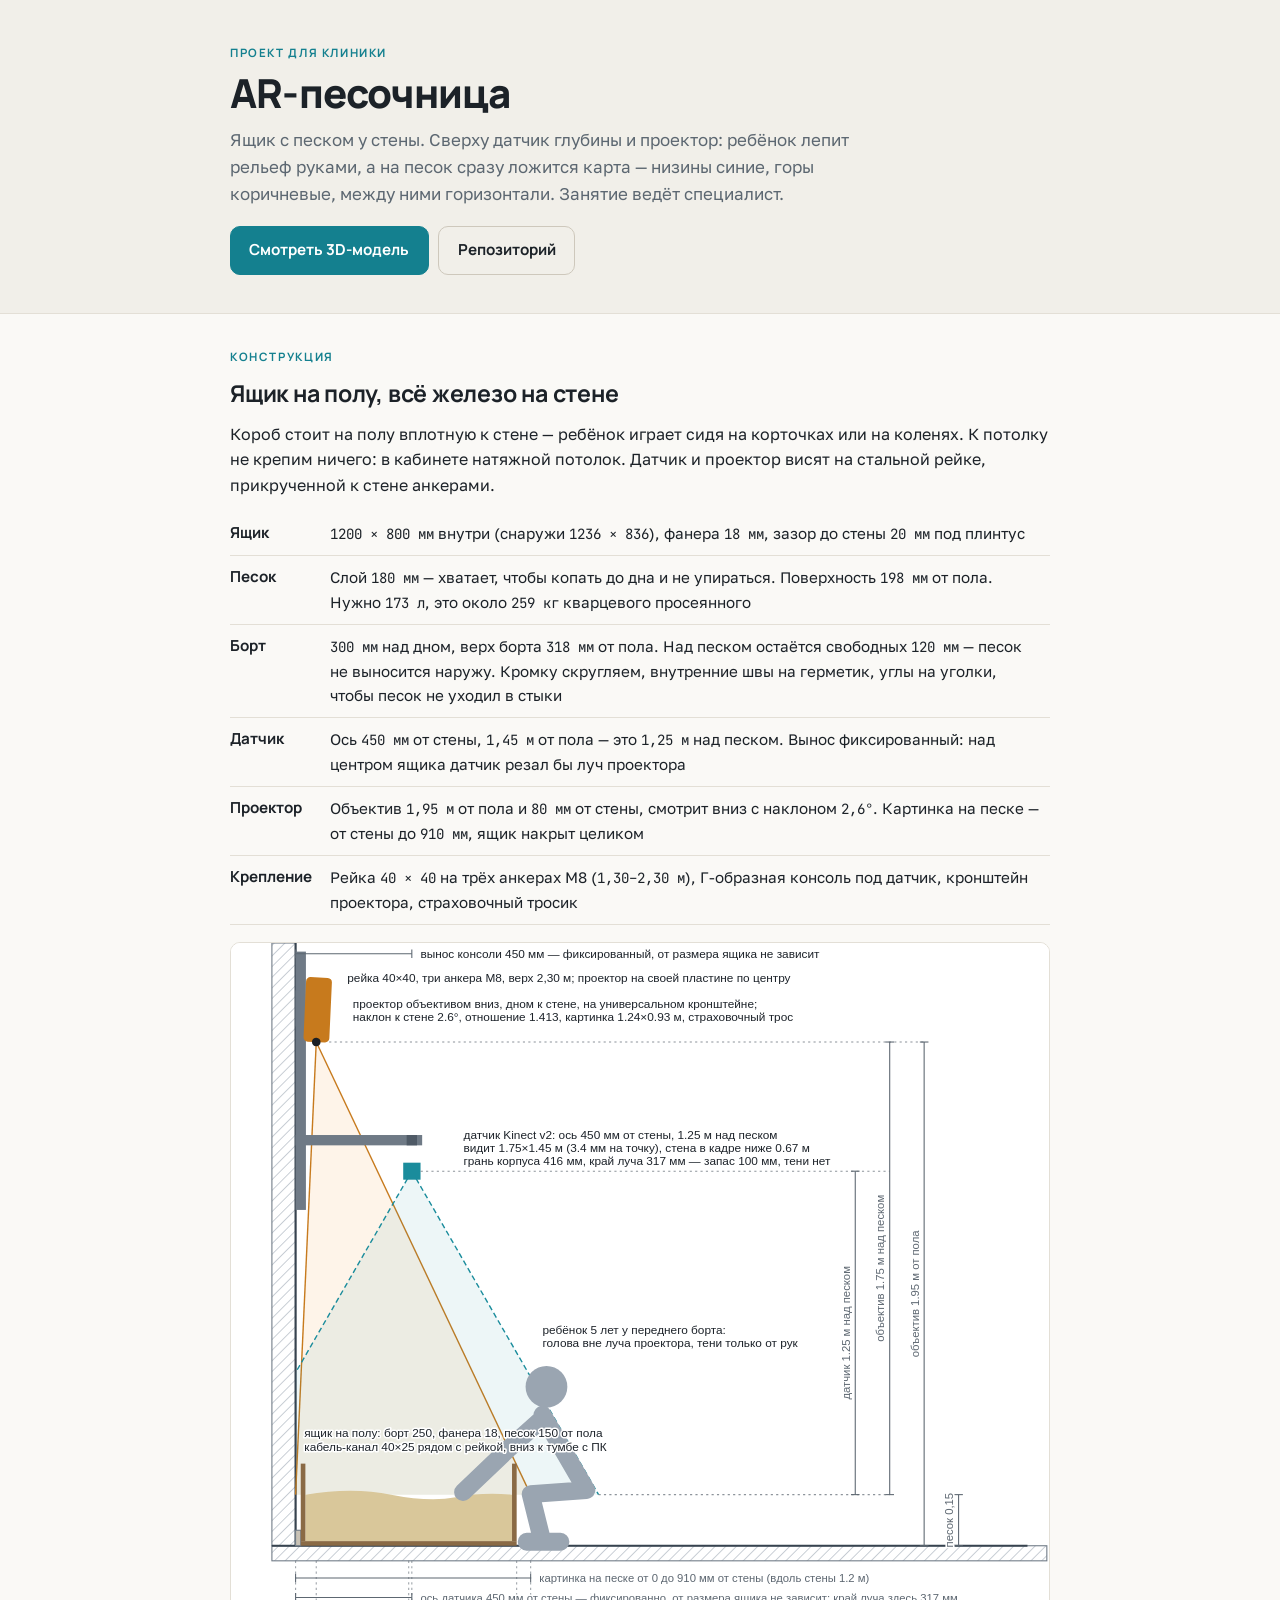
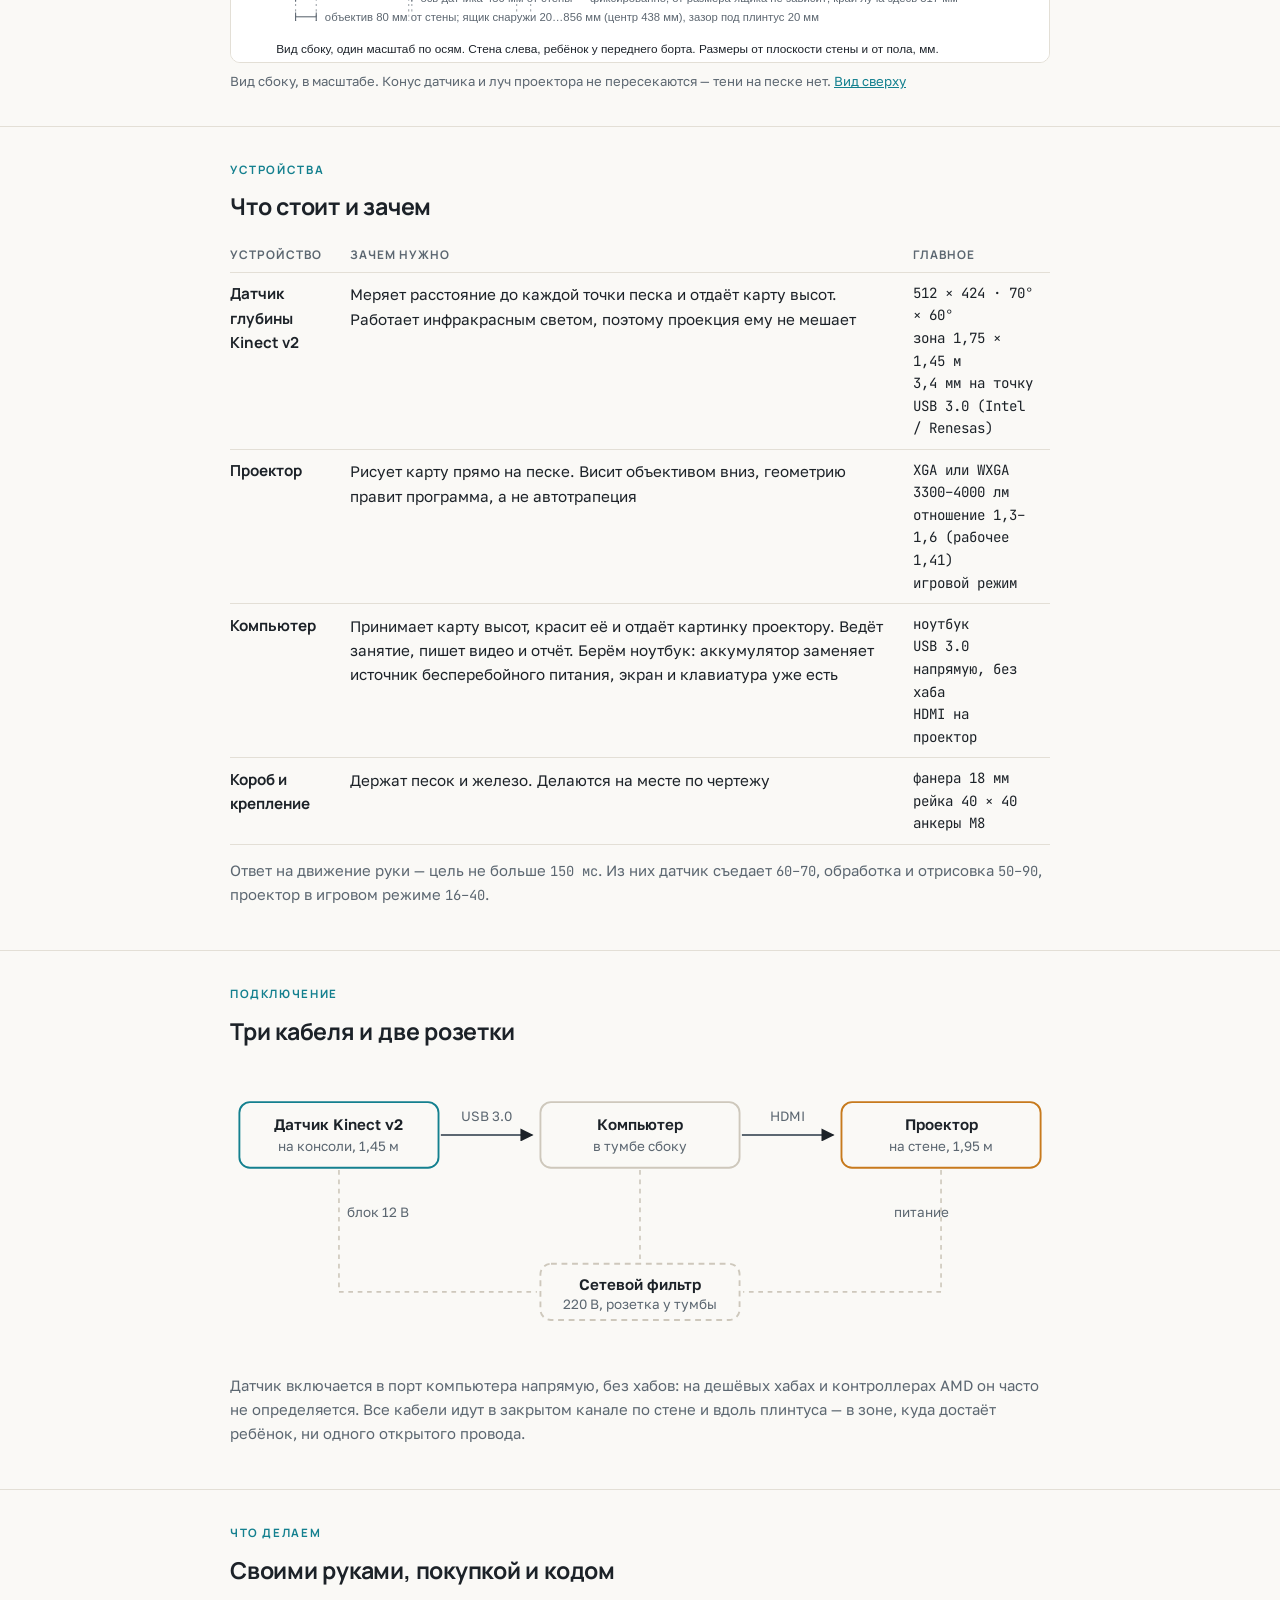
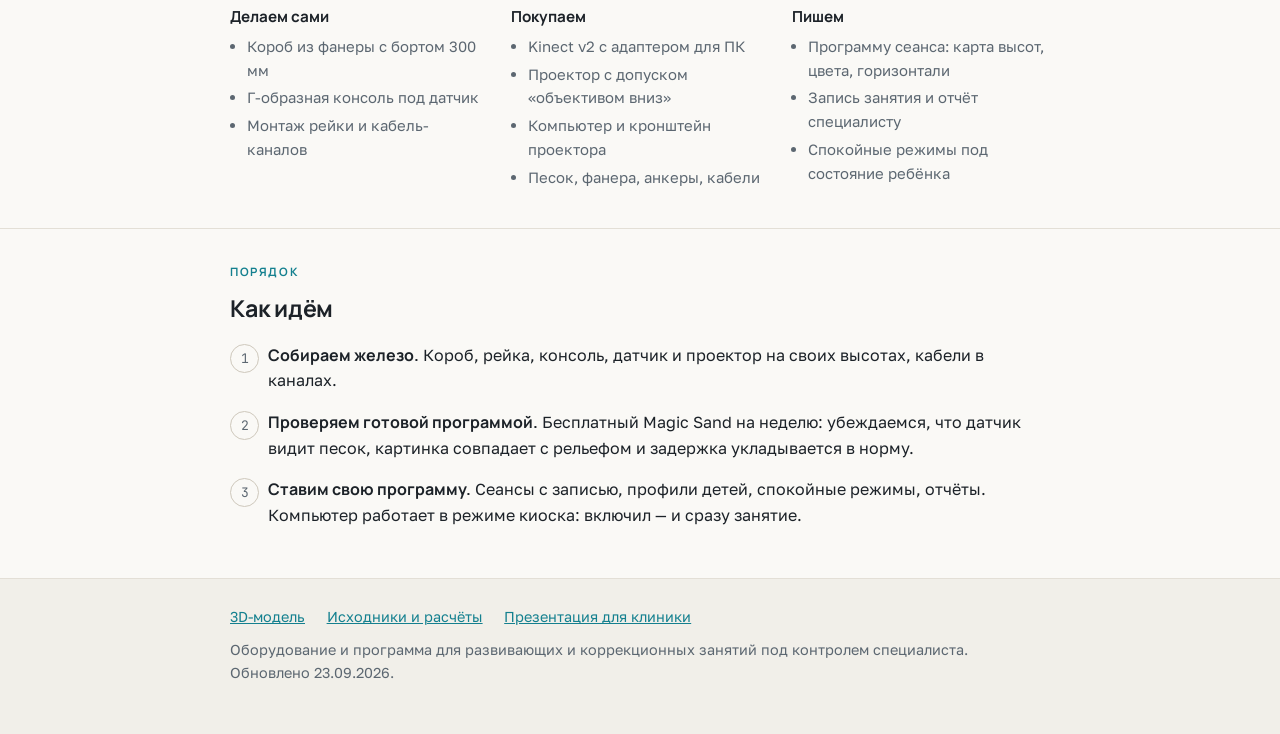
==== commit bf3d31a3: "Настольный режим, проверка пульта живьём, решение про ноутбук Полный прогон сценария в браузере дове" ====
--- a/docs/index.html
+++ b/docs/index.html
@@ -127,8 +127,8 @@
       </tr>
       <tr>
         <td>Компьютер</td>
-        <td>Принимает карту высот, красит её и отдаёт картинку проектору. Ведёт сеанс, пишет видео и отчёт</td>
-        <td class="num">дискретная видеокарта<br>USB 3.0 Intel / Renesas<br>Ubuntu 24.04</td>
+        <td>Принимает карту высот, красит её и отдаёт картинку проектору. Ведёт занятие, пишет видео и отчёт. Берём ноутбук: аккумулятор заменяет источник бесперебойного питания, экран и клавиатура уже есть</td>
+        <td class="num">ноутбук<br>USB 3.0 напрямую, без хаба<br>HDMI на проектор</td>
       </tr>
       <tr>
         <td>Короб и крепление</td>
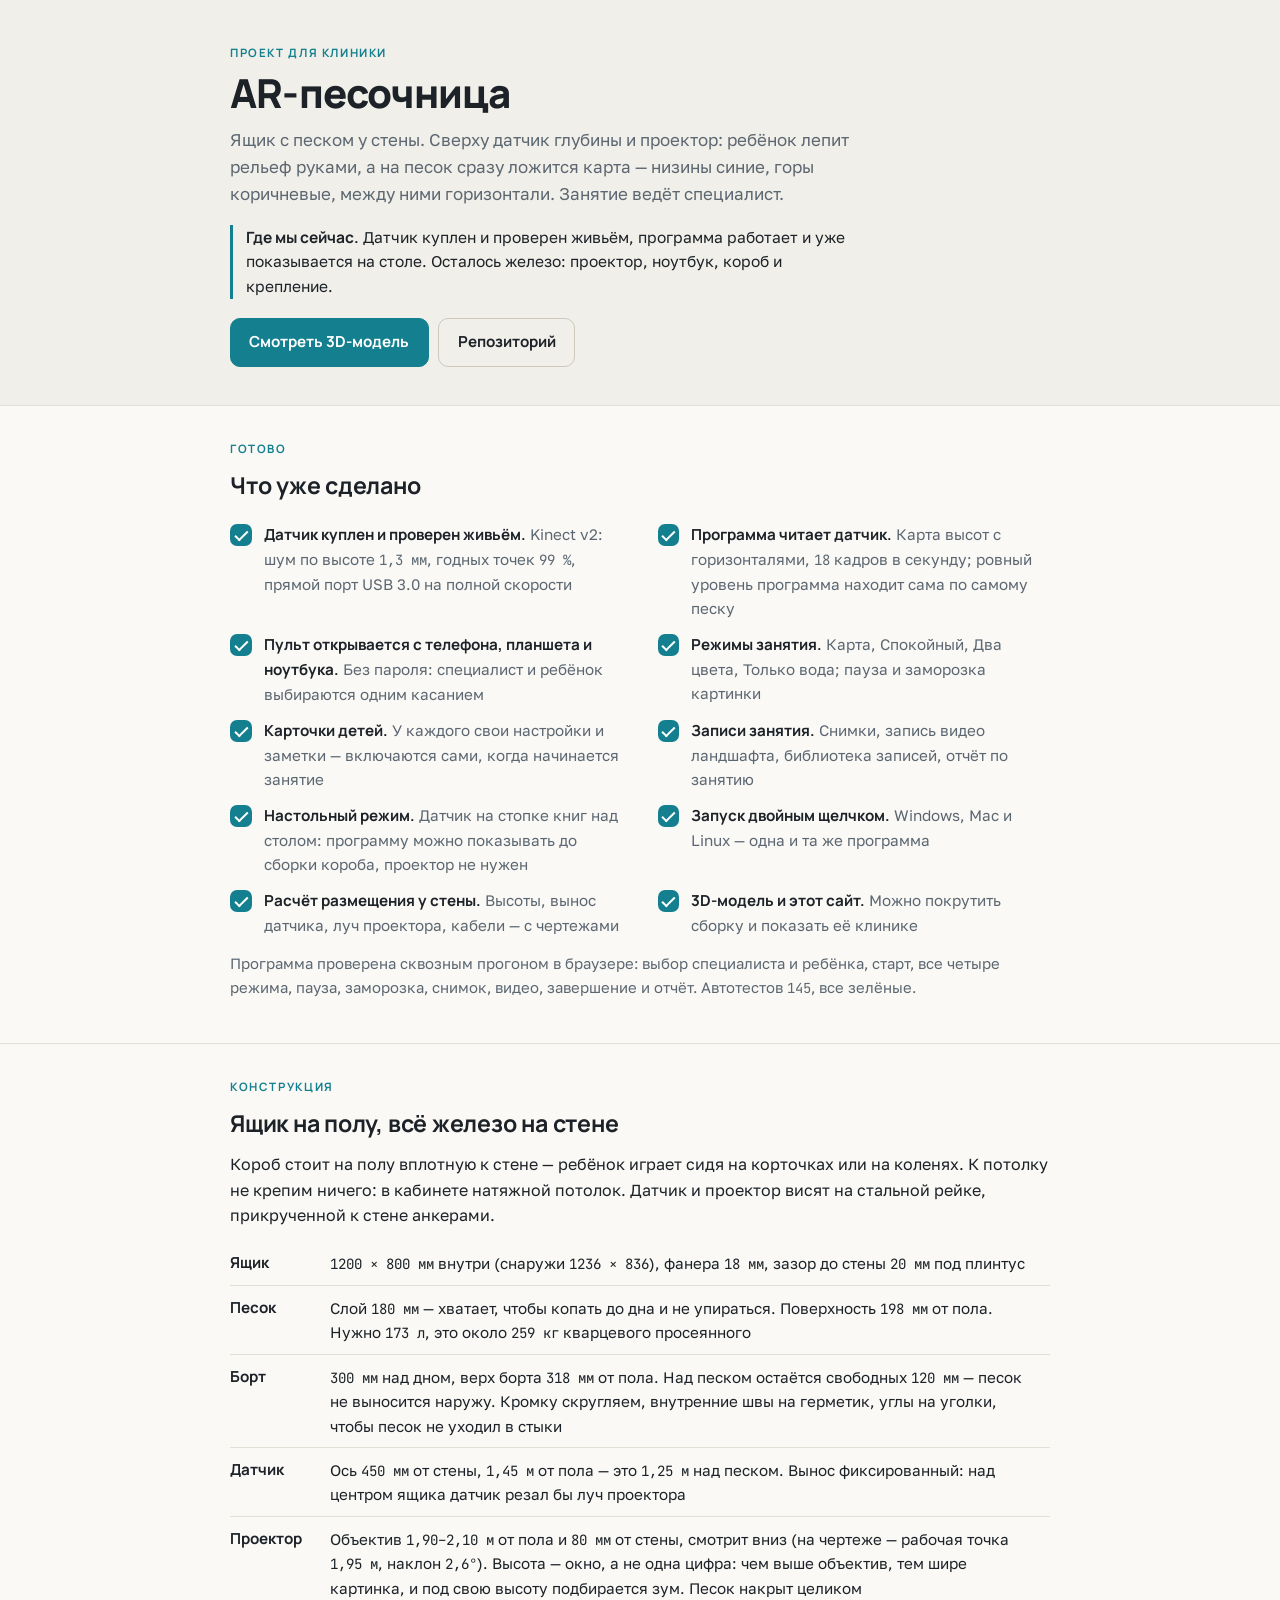
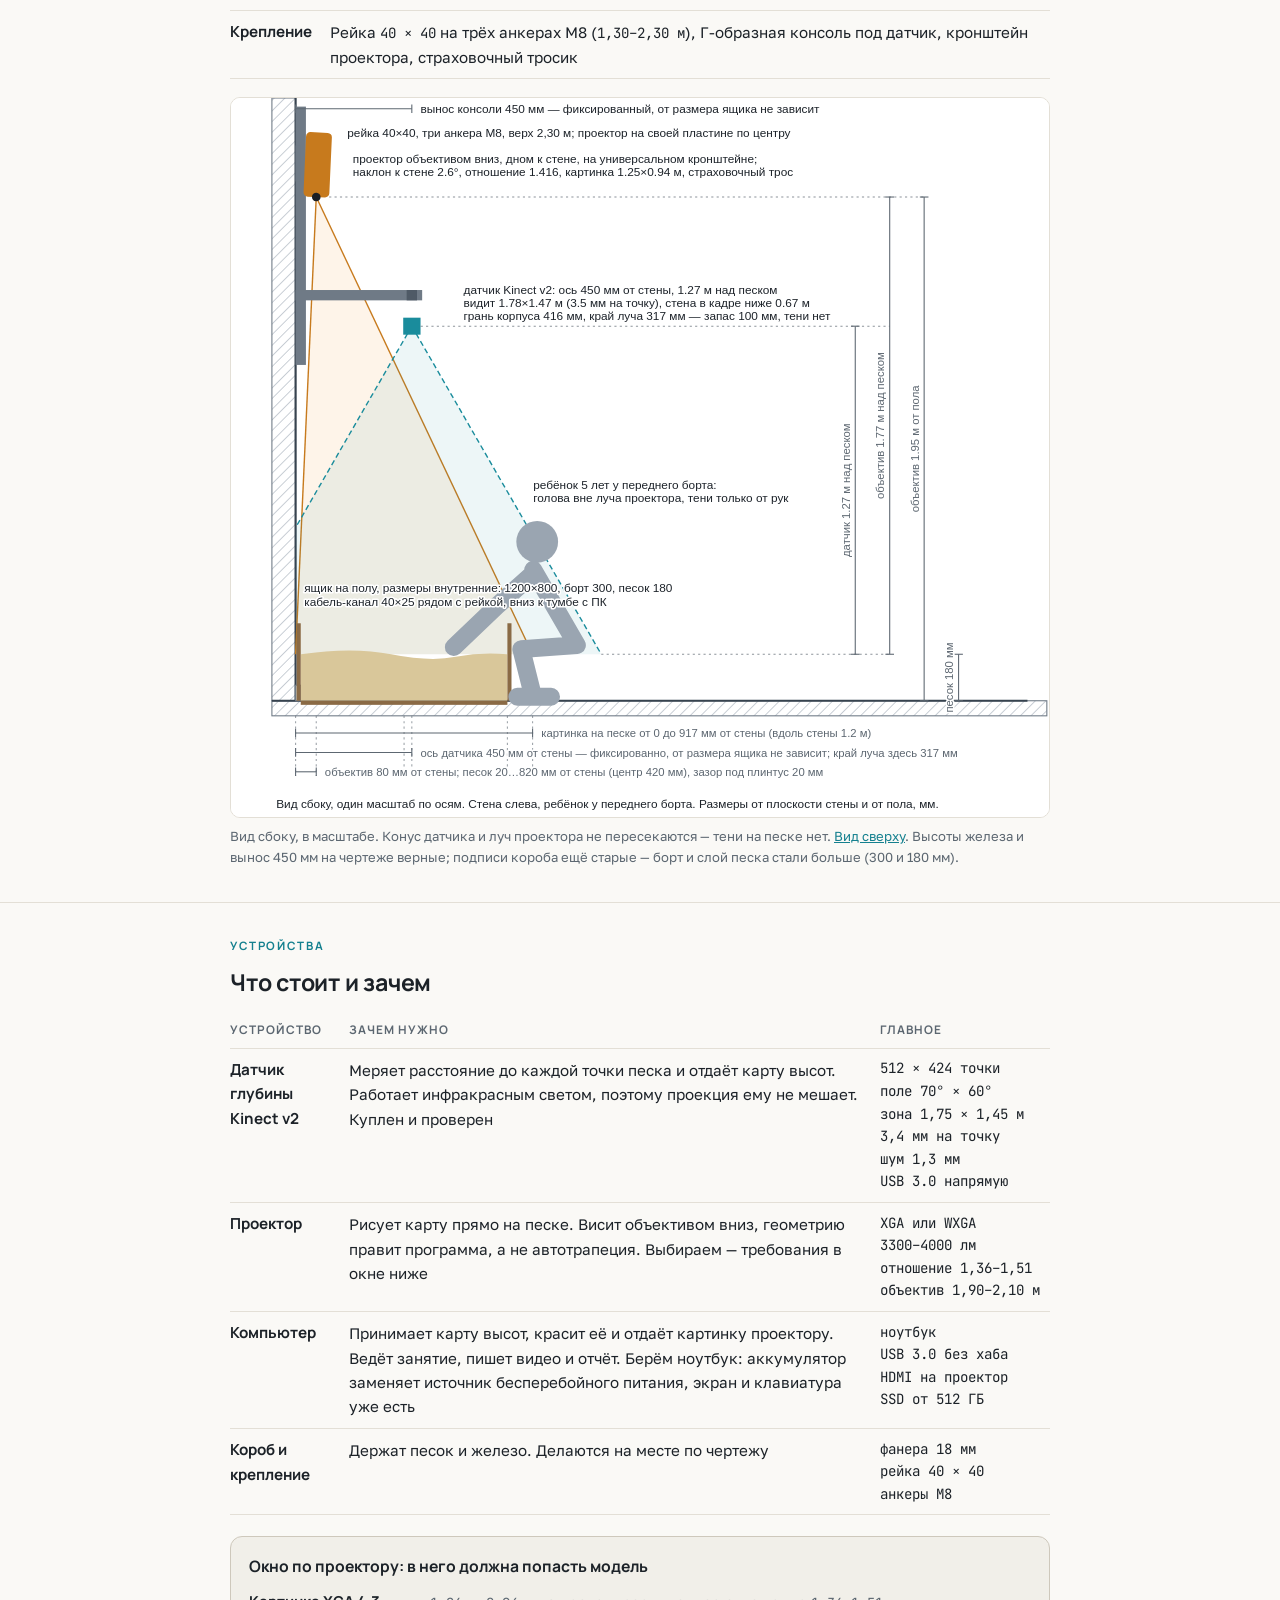
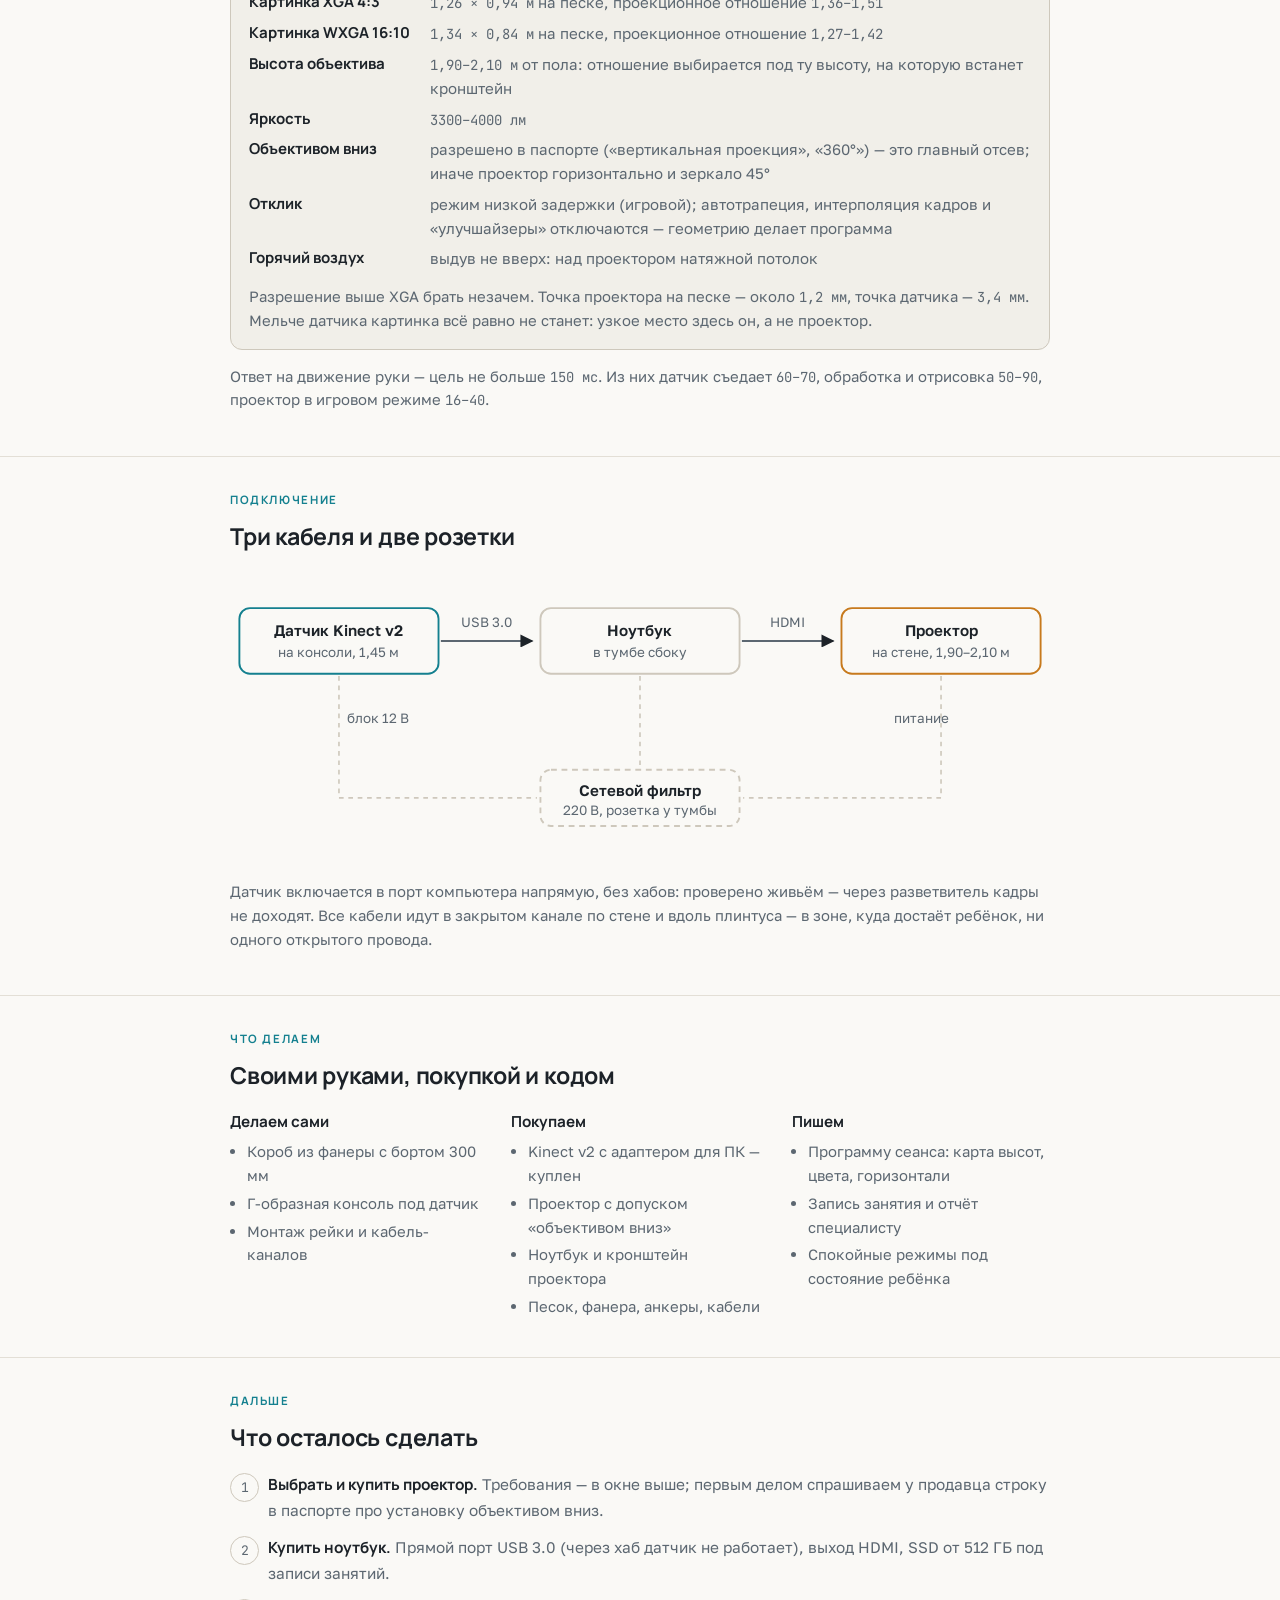
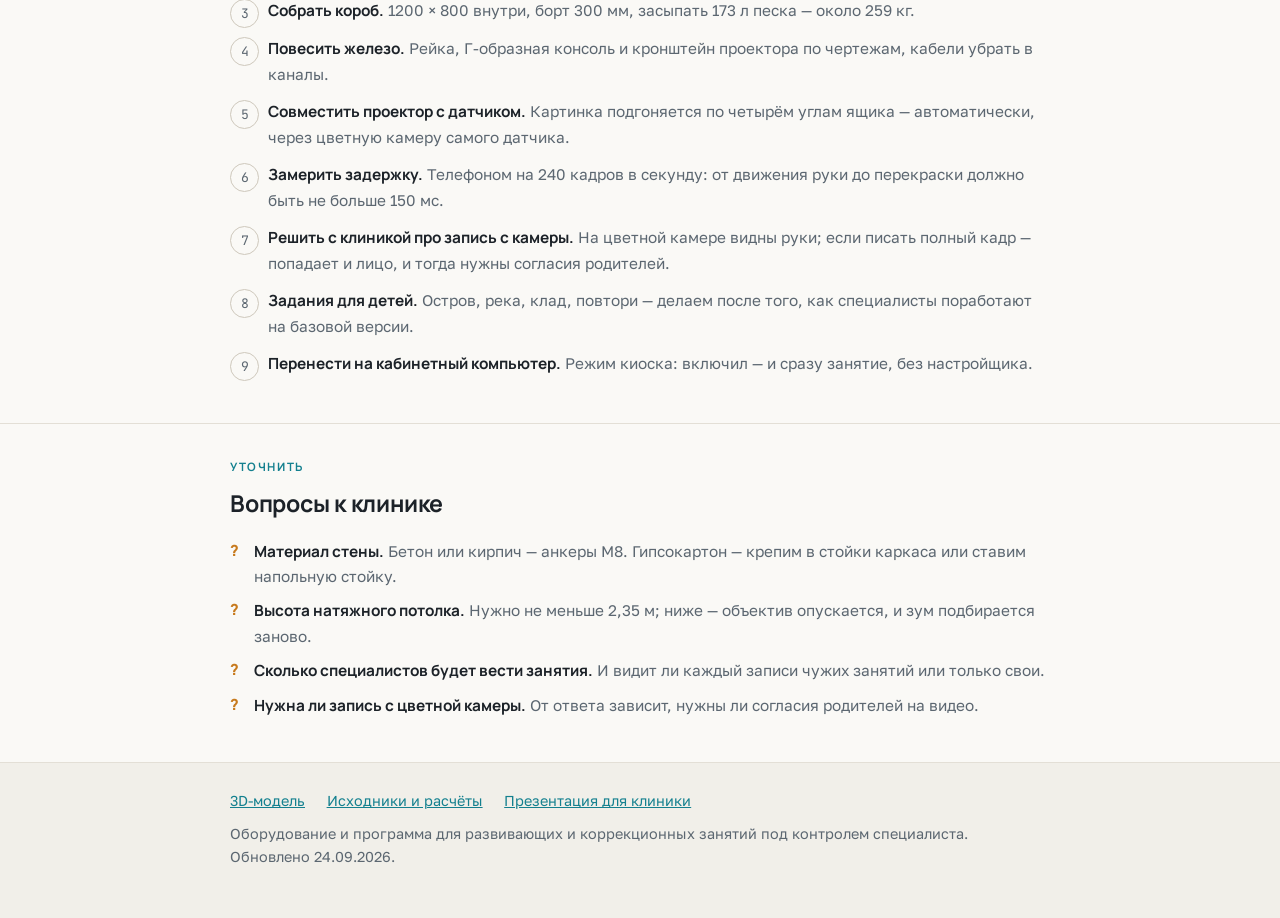
==== commit 5064e0e2: "Запись с камеры датчика и статус проекта на сайте Заказчик спросил, может ли камера Kinect v2 писать" ====
--- a/docs/index.html
+++ b/docs/index.html
@@ -4,7 +4,7 @@
 <meta charset="utf-8">
 <meta name="viewport" content="width=device-width, initial-scale=1">
 <title>AR-песочница для клиники</title>
-<meta name="description" content="Интерактивная песочница: из чего состоит, какие устройства нужны и как они соединяются.">
+<meta name="description" content="Интерактивная песочница: из чего состоит, какие устройства нужны, что уже сделано и что осталось.">
 <link rel="preconnect" href="https://fonts.googleapis.com">
 <link rel="preconnect" href="https://fonts.gstatic.com" crossorigin>
 <link href="https://fonts.googleapis.com/css2?family=Manrope:wght@600;700;800&family=Golos+Text:wght@400;500;600&family=JetBrains+Mono:wght@400;500&display=swap" rel="stylesheet">
@@ -43,6 +43,8 @@
 a { color: var(--accent); }
 header.top { border-bottom: 1px solid var(--line); background: var(--bg-2); }
 header.top .wrap { padding-block: 44px 38px; }
+.status { max-width: 62ch; font-size: .97rem; border-left: 3px solid var(--accent); padding-left: .8rem; margin-top: 1.1rem; }
+.status b { font-family: var(--font-head); }
 section { border-bottom: 1px solid var(--line); }
 section .wrap { padding-block: 34px; }
 .btns { display: flex; flex-wrap: wrap; gap: .6rem; margin-top: 1.2rem; }
@@ -54,6 +56,7 @@
 th { font-family: var(--font-head); font-size: .74rem; letter-spacing: .08em; text-transform: uppercase; color: var(--muted); font-weight: 700; }
 td:first-child { font-family: var(--font-head); font-weight: 700; padding-right: 1.2em; }
 .num { font-family: var(--font-mono); font-variant-numeric: tabular-nums; font-size: .93em; }
+@media (min-width: 720px) { td.num { white-space: nowrap; } }
 figure { margin: 1.1rem 0 0; }
 figure img { display: block; width: 100%; height: auto; background: #fff; border: 1px solid var(--line); border-radius: 10px; }
 figcaption { font-size: .82rem; color: var(--muted); margin-top: .5rem; }
@@ -62,10 +65,29 @@
 .cols h3 { font-family: var(--font-head); font-size: .95rem; margin: 0 0 .35rem; }
 .cols ul { margin: 0; padding-left: 1.05rem; color: var(--muted); font-size: .93rem; }
 .cols li { margin-bottom: .25rem; }
+ul.check { list-style: none; margin: 1.1rem 0 0; padding: 0; display: grid; grid-template-columns: 1fr; gap: .7rem 2.2rem; }
+@media (min-width: 720px) { ul.check { grid-template-columns: repeat(2, minmax(0, 1fr)); } }
+ul.check li { position: relative; padding-left: 2.1rem; font-size: .95rem; color: var(--muted); }
+ul.check li::before { content: ""; position: absolute; left: 0; top: .16em; width: 1.35rem; height: 1.35rem; border-radius: 7px; background: var(--accent); }
+ul.check li::after { content: ""; position: absolute; left: .47rem; top: .42em; width: .34rem; height: .66rem; border: solid var(--accent-text); border-width: 0 2px 2px 0; transform: rotate(45deg); }
+ul.check b { font-family: var(--font-head); font-weight: 700; color: var(--text); }
 ol.steps { counter-reset: s; list-style: none; margin: 1rem 0 0; padding: 0; }
 ol.steps li { position: relative; padding-left: 2.4rem; margin-bottom: 1rem; }
 ol.steps li::before { counter-increment: s; content: counter(s); position: absolute; left: 0; top: .05rem; width: 1.7rem; height: 1.7rem; border-radius: 50%; border: 1px solid var(--line-2); display: grid; place-items: center; font-family: var(--font-mono); font-size: .82rem; color: var(--muted); }
 ol.steps b { font-family: var(--font-head); }
+ol.todo li { margin-bottom: .8rem; font-size: .96rem; color: var(--muted); }
+ol.todo b { color: var(--text); }
+ul.qs { list-style: none; margin: 1rem 0 0; padding: 0; }
+ul.qs li { position: relative; padding-left: 1.5rem; margin-bottom: .6rem; font-size: .96rem; color: var(--muted); }
+ul.qs li::before { content: "?"; position: absolute; left: 0; top: 0; font-family: var(--font-head); font-weight: 800; color: var(--warm); }
+ul.qs b { font-family: var(--font-head); font-weight: 700; color: var(--text); }
+.note { margin-top: 1.3rem; border: 1px solid var(--line-2); border-radius: 12px; padding: 1.05rem 1.15rem; background: var(--bg-2); }
+.note h3 { font-family: var(--font-head); font-size: .98rem; margin: 0 0 .7rem; }
+dl.spec { display: grid; grid-template-columns: minmax(0, max-content) minmax(0, 1fr); gap: .4rem 1.2rem; margin: 0; font-size: .94rem; }
+dl.spec dt { font-family: var(--font-head); font-weight: 700; }
+dl.spec dd { margin: 0; color: var(--muted); }
+@media (max-width: 620px) { dl.spec { grid-template-columns: 1fr; gap: 0; } dl.spec dd { margin-bottom: .6rem; } }
+.note p { font-size: .93rem; color: var(--muted); margin: .9rem 0 0; }
 .wire { width: 100%; height: auto; margin-top: 1rem; overflow-x: auto; }
 .wire svg { display: block; width: 100%; min-width: 520px; height: auto; }
 .wirebox { overflow-x: auto; }
@@ -82,12 +104,33 @@
     <div class="eyebrow">Проект для клиники</div>
     <h1>AR-песочница</h1>
     <p class="lead">Ящик с песком у стены. Сверху датчик глубины и проектор: ребёнок лепит рельеф руками, а на песок сразу ложится карта — низины синие, горы коричневые, между ними горизонтали. Занятие ведёт специалист.</p>
+    <p class="status"><b>Где мы сейчас.</b> Датчик куплен и проверен живьём, программа работает и уже показывается на столе. Осталось железо: проектор, ноутбук, короб и крепление.</p>
     <div class="btns">
       <a class="btn main" href="3d.html">Смотреть 3D-модель</a>
       <a class="btn" href="https://github.com/amirrchik22/ar-sandbox-clinic">Репозиторий</a>
     </div>
   </div>
 </header>
+
+<section>
+  <div class="wrap">
+    <div class="eyebrow">Готово</div>
+    <h2>Что уже сделано</h2>
+    <ul class="check">
+      <li><b>Датчик куплен и проверен живьём.</b> Kinect v2: шум по высоте <span class="num">1,3 мм</span>, годных точек <span class="num">99 %</span>, прямой порт USB 3.0 на полной скорости</li>
+      <li><b>Программа читает датчик.</b> Карта высот с горизонталями, <span class="num">18</span> кадров в секунду; ровный уровень программа находит сама по самому песку</li>
+      <li><b>Пульт открывается с телефона, планшета и ноутбука.</b> Без пароля: специалист и ребёнок выбираются одним касанием</li>
+      <li><b>Режимы занятия.</b> Карта, Спокойный, Два цвета, Только вода; пауза и заморозка картинки</li>
+      <li><b>Карточки детей.</b> У каждого свои настройки и заметки — включаются сами, когда начинается занятие</li>
+      <li><b>Записи занятия.</b> Снимки, запись видео ландшафта, библиотека записей, отчёт по занятию</li>
+      <li><b>Настольный режим.</b> Датчик на стопке книг над столом: программу можно показывать до сборки короба, проектор не нужен</li>
+      <li><b>Запуск двойным щелчком.</b> Windows, Mac и Linux — одна и та же программа</li>
+      <li><b>Расчёт размещения у стены.</b> Высоты, вынос датчика, луч проектора, кабели — с чертежами</li>
+      <li><b>3D-модель и этот сайт.</b> Можно покрутить сборку и показать её клинике</li>
+    </ul>
+    <p class="rules">Программа проверена сквозным прогоном в браузере: выбор специалиста и ребёнка, старт, все четыре режима, пауза, заморозка, снимок, видео, завершение и отчёт. Автотестов <span class="num">145</span>, все зелёные.</p>
+  </div>
+</section>
 
 <section>
   <div class="wrap">
@@ -99,12 +142,12 @@
       <tr><td>Песок</td><td>Слой <span class="num">180 мм</span> — хватает, чтобы копать до дна и не упираться. Поверхность <span class="num">198 мм</span> от пола. Нужно <span class="num">173 л</span>, это около <span class="num">259 кг</span> кварцевого просеянного</td></tr>
       <tr><td>Борт</td><td><span class="num">300 мм</span> над дном, верх борта <span class="num">318 мм</span> от пола. Над песком остаётся свободных <span class="num">120 мм</span> — песок не выносится наружу. Кромку скругляем, внутренние швы на герметик, углы на уголки, чтобы песок не уходил в стыки</td></tr>
       <tr><td>Датчик</td><td>Ось <span class="num">450 мм</span> от стены, <span class="num">1,45 м</span> от пола — это <span class="num">1,25 м</span> над песком. Вынос фиксированный: над центром ящика датчик резал бы луч проектора</td></tr>
-      <tr><td>Проектор</td><td>Объектив <span class="num">1,95 м</span> от пола и <span class="num">80 мм</span> от стены, смотрит вниз с наклоном <span class="num">2,6°</span>. Картинка на песке — от стены до <span class="num">910 мм</span>, ящик накрыт целиком</td></tr>
+      <tr><td>Проектор</td><td>Объектив <span class="num">1,90–2,10 м</span> от пола и <span class="num">80 мм</span> от стены, смотрит вниз (на чертеже — рабочая точка <span class="num">1,95 м</span>, наклон <span class="num">2,6°</span>). Высота — окно, а не одна цифра: чем выше объектив, тем шире картинка, и под свою высоту подбирается зум. Песок накрыт целиком</td></tr>
       <tr><td>Крепление</td><td>Рейка <span class="num">40 × 40</span> на трёх анкерах M8 (<span class="num">1,30–2,30 м</span>), Г-образная консоль под датчик, кронштейн проектора, страховочный тросик</td></tr>
     </table>
     <figure>
       <img src="img/wall-placement.svg" alt="Чертёж вида сбоку: ящик с песком на полу у стены, датчик на консоли в 450 мм от стены на высоте 1,45 м, проектор выше на 1,95 м, конус датчика и луч проектора не пересекаются, ребёнок у переднего борта">
-      <figcaption>Вид сбоку, в масштабе. Конус датчика и луч проектора не пересекаются — тени на песке нет. <a href="img/wall-plan.svg">Вид сверху</a></figcaption>
+      <figcaption>Вид сбоку, в масштабе. Конус датчика и луч проектора не пересекаются — тени на песке нет. <a href="img/wall-plan.svg">Вид сверху</a>. Высоты железа и вынос 450 мм на чертеже верные; подписи короба ещё старые — борт и слой песка стали больше (300 и 180 мм).</figcaption>
     </figure>
   </div>
 </section>
@@ -117,18 +160,18 @@
       <tr><th>Устройство</th><th>Зачем нужно</th><th>Главное</th></tr>
       <tr>
         <td>Датчик глубины<br>Kinect v2</td>
-        <td>Меряет расстояние до каждой точки песка и отдаёт карту высот. Работает инфракрасным светом, поэтому проекция ему не мешает</td>
-        <td class="num">512 × 424 · 70° × 60°<br>зона 1,75 × 1,45 м<br>3,4 мм на точку<br>USB 3.0 (Intel / Renesas)</td>
+        <td>Меряет расстояние до каждой точки песка и отдаёт карту высот. Работает инфракрасным светом, поэтому проекция ему не мешает. Куплен и проверен</td>
+        <td class="num">512 × 424 точки<br>поле 70° × 60°<br>зона 1,75 × 1,45 м<br>3,4 мм на точку<br>шум 1,3 мм<br>USB 3.0 напрямую</td>
       </tr>
       <tr>
         <td>Проектор</td>
-        <td>Рисует карту прямо на песке. Висит объективом вниз, геометрию правит программа, а не автотрапеция</td>
-        <td class="num">XGA или WXGA<br>3300–4000 лм<br>отношение 1,3–1,6 (рабочее 1,41)<br>игровой режим</td>
+        <td>Рисует карту прямо на песке. Висит объективом вниз, геометрию правит программа, а не автотрапеция. Выбираем — требования в окне ниже</td>
+        <td class="num">XGA или WXGA<br>3300–4000 лм<br>отношение 1,36–1,51<br>объектив 1,90–2,10 м</td>
       </tr>
       <tr>
         <td>Компьютер</td>
         <td>Принимает карту высот, красит её и отдаёт картинку проектору. Ведёт занятие, пишет видео и отчёт. Берём ноутбук: аккумулятор заменяет источник бесперебойного питания, экран и клавиатура уже есть</td>
-        <td class="num">ноутбук<br>USB 3.0 напрямую, без хаба<br>HDMI на проектор</td>
+        <td class="num">ноутбук<br>USB 3.0 без хаба<br>HDMI на проектор<br>SSD от 512 ГБ</td>
       </tr>
       <tr>
         <td>Короб и крепление</td>
@@ -136,6 +179,28 @@
         <td class="num">фанера 18 мм<br>рейка 40 × 40<br>анкеры M8</td>
       </tr>
     </table>
+
+    <div class="note">
+      <h3>Окно по проектору: в него должна попасть модель</h3>
+      <dl class="spec">
+        <dt>Картинка XGA 4:3</dt>
+        <dd><span class="num">1,26 × 0,94 м</span> на песке, проекционное отношение <span class="num">1,36–1,51</span></dd>
+        <dt>Картинка WXGA 16:10</dt>
+        <dd><span class="num">1,34 × 0,84 м</span> на песке, проекционное отношение <span class="num">1,27–1,42</span></dd>
+        <dt>Высота объектива</dt>
+        <dd><span class="num">1,90–2,10 м</span> от пола: отношение выбирается под ту высоту, на которую встанет кронштейн</dd>
+        <dt>Яркость</dt>
+        <dd><span class="num">3300–4000 лм</span></dd>
+        <dt>Объективом вниз</dt>
+        <dd>разрешено в паспорте («вертикальная проекция», «360°») — это главный отсев; иначе проектор горизонтально и зеркало 45°</dd>
+        <dt>Отклик</dt>
+        <dd>режим низкой задержки (игровой); автотрапеция, интерполяция кадров и «улучшайзеры» отключаются — геометрию делает программа</dd>
+        <dt>Горячий воздух</dt>
+        <dd>выдув не вверх: над проектором натяжной потолок</dd>
+      </dl>
+      <p>Разрешение выше XGA брать незачем. Точка проектора на песке — около <span class="num">1,2 мм</span>, точка датчика — <span class="num">3,4 мм</span>. Мельче датчика картинка всё равно не станет: узкое место здесь он, а не проектор.</p>
+    </div>
+
     <p class="rules">Ответ на движение руки — цель не больше <span class="num">150 мс</span>. Из них датчик съедает <span class="num">60–70</span>, обработка и отрисовка <span class="num">50–90</span>, проектор в игровом режиме <span class="num">16–40</span>.</p>
   </div>
 </section>
@@ -158,12 +223,12 @@
             <text x="93" y="72" text-anchor="middle" fill="var(--muted)" font-size="11.5">на консоли, 1,45 м</text>
 
             <rect x="265" y="30" width="170" height="56" rx="9" fill="none" stroke="var(--line-2)" stroke-width="1.6"/>
-            <text x="350" y="54" text-anchor="middle" fill="var(--text)" font-weight="600">Компьютер</text>
+            <text x="350" y="54" text-anchor="middle" fill="var(--text)" font-weight="600">Ноутбук</text>
             <text x="350" y="72" text-anchor="middle" fill="var(--muted)" font-size="11.5">в тумбе сбоку</text>
 
             <rect x="522" y="30" width="170" height="56" rx="9" fill="none" stroke="var(--warm)" stroke-width="1.6"/>
             <text x="607" y="54" text-anchor="middle" fill="var(--text)" font-weight="600">Проектор</text>
-            <text x="607" y="72" text-anchor="middle" fill="var(--muted)" font-size="11.5">на стене, 1,95 м</text>
+            <text x="607" y="72" text-anchor="middle" fill="var(--muted)" font-size="11.5">на стене, 1,90–2,10 м</text>
 
             <g color="var(--muted)">
               <line x1="180" y1="58" x2="258" y2="58" stroke="currentColor" stroke-width="1.6" marker-end="url(#ar)"/>
@@ -187,7 +252,7 @@
         </svg>
       </div>
     </div>
-    <p class="rules">Датчик включается в порт компьютера напрямую, без хабов: на дешёвых хабах и контроллерах AMD он часто не определяется. Все кабели идут в закрытом канале по стене и вдоль плинтуса — в зоне, куда достаёт ребёнок, ни одного открытого провода.</p>
+    <p class="rules">Датчик включается в порт компьютера напрямую, без хабов: проверено живьём — через разветвитель кадры не доходят. Все кабели идут в закрытом канале по стене и вдоль плинтуса — в зоне, куда достаёт ребёнок, ни одного открытого провода.</p>
   </div>
 </section>
 
@@ -207,9 +272,9 @@
       <div>
         <h3>Покупаем</h3>
         <ul>
-          <li>Kinect v2 с адаптером для ПК</li>
+          <li>Kinect v2 с адаптером для ПК — куплен</li>
           <li>Проектор с допуском «объективом вниз»</li>
-          <li>Компьютер и кронштейн проектора</li>
+          <li>Ноутбук и кронштейн проектора</li>
           <li>Песок, фанера, анкеры, кабели</li>
         </ul>
       </div>
@@ -227,13 +292,32 @@
 
 <section>
   <div class="wrap">
-    <div class="eyebrow">Порядок</div>
-    <h2>Как идём</h2>
-    <ol class="steps">
-      <li><b>Собираем железо.</b> Короб, рейка, консоль, датчик и проектор на своих высотах, кабели в каналах.</li>
-      <li><b>Проверяем готовой программой.</b> Бесплатный Magic Sand на неделю: убеждаемся, что датчик видит песок, картинка совпадает с рельефом и задержка укладывается в норму.</li>
-      <li><b>Ставим свою программу.</b> Сеансы с записью, профили детей, спокойные режимы, отчёты. Компьютер работает в режиме киоска: включил — и сразу занятие.</li>
+    <div class="eyebrow">Дальше</div>
+    <h2>Что осталось сделать</h2>
+    <ol class="steps todo">
+      <li><b>Выбрать и купить проектор.</b> Требования — в окне выше; первым делом спрашиваем у продавца строку в паспорте про установку объективом вниз.</li>
+      <li><b>Купить ноутбук.</b> Прямой порт USB 3.0 (через хаб датчик не работает), выход HDMI, SSD от 512 ГБ под записи занятий.</li>
+      <li><b>Собрать короб.</b> 1200 × 800 внутри, борт 300 мм, засыпать 173 л песка — около 259 кг.</li>
+      <li><b>Повесить железо.</b> Рейка, Г-образная консоль и кронштейн проектора по чертежам, кабели убрать в каналы.</li>
+      <li><b>Совместить проектор с датчиком.</b> Картинка подгоняется по четырём углам ящика — автоматически, через цветную камеру самого датчика.</li>
+      <li><b>Замерить задержку.</b> Телефоном на 240 кадров в секунду: от движения руки до перекраски должно быть не больше 150 мс.</li>
+      <li><b>Решить с клиникой про запись с камеры.</b> На цветной камере видны руки; если писать полный кадр — попадает и лицо, и тогда нужны согласия родителей.</li>
+      <li><b>Задания для детей.</b> Остров, река, клад, повтори — делаем после того, как специалисты поработают на базовой версии.</li>
+      <li><b>Перенести на кабинетный компьютер.</b> Режим киоска: включил — и сразу занятие, без настройщика.</li>
     </ol>
+  </div>
+</section>
+
+<section>
+  <div class="wrap">
+    <div class="eyebrow">Уточнить</div>
+    <h2>Вопросы к клинике</h2>
+    <ul class="qs">
+      <li><b>Материал стены.</b> Бетон или кирпич — анкеры M8. Гипсокартон — крепим в стойки каркаса или ставим напольную стойку.</li>
+      <li><b>Высота натяжного потолка.</b> Нужно не меньше 2,35 м; ниже — объектив опускается, и зум подбирается заново.</li>
+      <li><b>Сколько специалистов будет вести занятия.</b> И видит ли каждый записи чужих занятий или только свои.</li>
+      <li><b>Нужна ли запись с цветной камеры.</b> От ответа зависит, нужны ли согласия родителей на видео.</li>
+    </ul>
   </div>
 </section>
 
@@ -242,7 +326,7 @@
     <a href="3d.html">3D-модель</a>
     <a href="https://github.com/amirrchik22/ar-sandbox-clinic">Исходники и расчёты</a>
     <a href="https://amirrchik22.github.io/ar-sandbox/">Презентация для клиники</a>
-    <p>Оборудование и программа для развивающих и коррекционных занятий под контролем специалиста. Обновлено 23.09.2026.</p>
+    <p>Оборудование и программа для развивающих и коррекционных занятий под контролем специалиста. Обновлено 24.09.2026.</p>
   </div>
 </footer>
 
